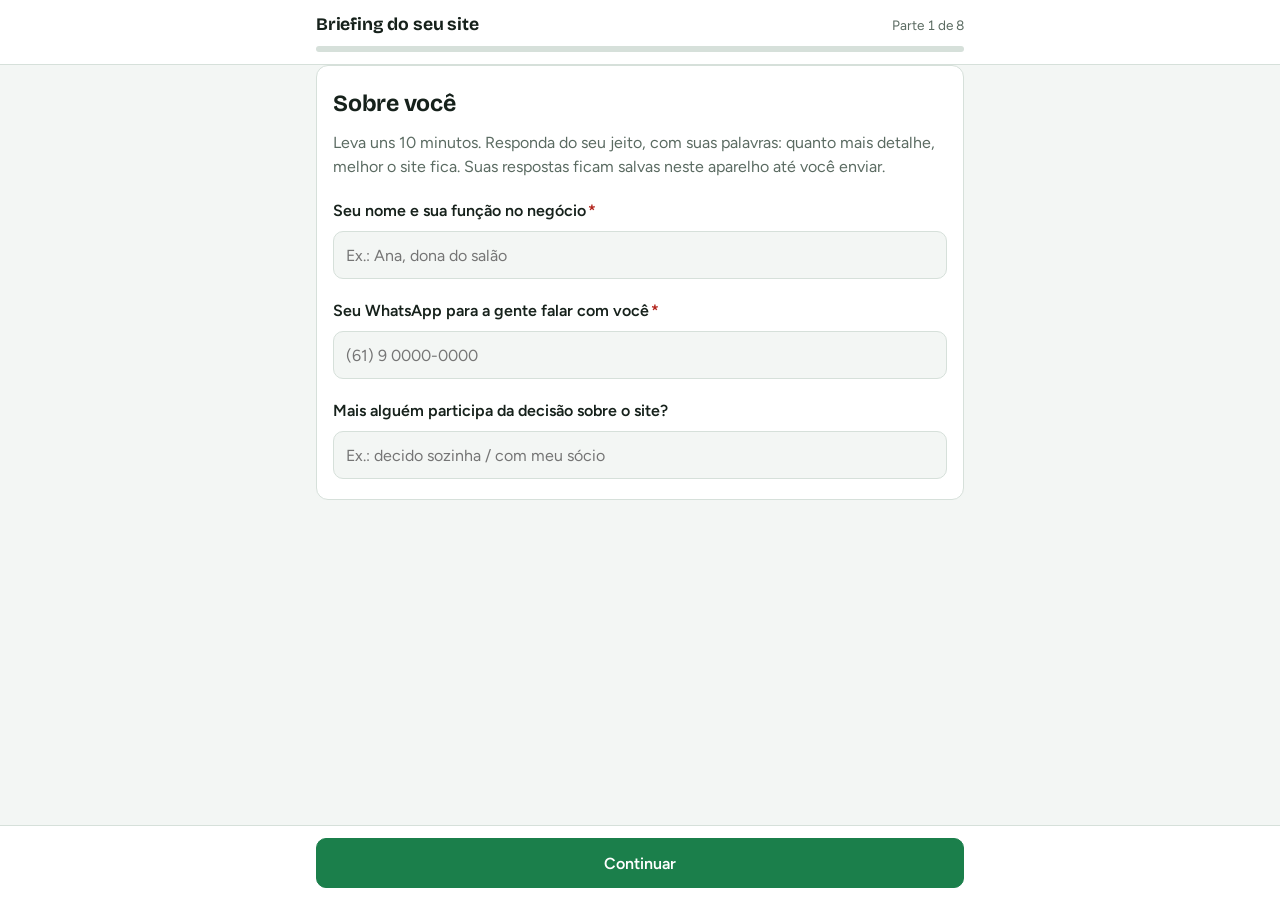
==== index.html @ 5781724d "Formulário de briefing para clientes + painel de respostas" ====
<!doctype html>
<html lang="pt-BR">
<head>
<meta charset="utf-8">
<meta name="viewport" content="width=device-width, initial-scale=1, viewport-fit=cover">
<title>Briefing do seu site</title>
<meta name="description" content="Conte sobre o seu negócio para a gente montar o seu site.">
<meta name="robots" content="noindex">
<link rel="preconnect" href="https://fonts.googleapis.com">
<link rel="preconnect" href="https://fonts.gstatic.com" crossorigin>
<link rel="stylesheet" href="https://fonts.googleapis.com/css2?family=Bricolage+Grotesque:opsz,wght@12..96,600;12..96,700&family=Figtree:wght@400;500;600;700&display=swap">
<link rel="stylesheet" href="estilo.css">
<link rel="icon" href="data:image/svg+xml,%3Csvg xmlns='http://www.w3.org/2000/svg' viewBox='0 0 32 32'%3E%3Crect width='32' height='32' rx='8' fill='%231b7f4b'/%3E%3Cpath d='M9 16.5l4.5 4.5L23 11.5' stroke='white' stroke-width='3' fill='none' stroke-linecap='round' stroke-linejoin='round'/%3E%3C/svg%3E">
</head>
<body>
<header class="top">
  <div class="wrap">
    <div class="top-row">
      <h1>Briefing do seu site</h1>
      <span class="passo" id="passo"></span>
    </div>
    <div class="barra" aria-hidden="true"><i id="barra"></i></div>
  </div>
</header>

<main class="wrap">
  <form id="form" novalidate autocomplete="on">
    <div class="honey" aria-hidden="true"><label>Não preencha <input type="text" id="site_url" tabindex="-1" autocomplete="off"></label></div>
    <div id="etapas"></div>

    <div class="card" id="etapa-revisao" hidden>
      <h2>Confira e envie</h2>
      <p class="intro">Dá uma olhada geral. Se quiser mudar alguma coisa, toque em "Editar".</p>
      <div class="revisao" id="revisao"></div>
      <div class="nota" id="erro-envio" role="alert" hidden></div>
    </div>

    <div class="card" id="etapa-ok" hidden>
      <div class="ok-icone" aria-hidden="true"><svg width="32" height="32" viewBox="0 0 24 24" fill="none" stroke="currentColor" stroke-width="2.5" stroke-linecap="round" stroke-linejoin="round"><path d="M5 12.5l4.5 4.5L19 7.5"/></svg></div>
      <h2>Recebemos, obrigado!</h2>
      <p id="ok-txt">Suas respostas chegaram. A gente analisa e te chama no WhatsApp com a proposta do site.</p>
    </div>
  </form>
</main>

<div class="acoes" id="acoes">
  <div class="wrap">
    <button class="btn" id="voltar" type="button">Voltar</button>
    <button class="btn primary" id="avancar" type="button">Continuar</button>
  </div>
</div>

<script src="perguntas.js"></script>
<script src="config.js"></script>
<script>
const LS = "briefing-cliente-rascunho";
const $ = (s) => document.querySelector(s);
const lsGet = (k) => { try { return localStorage.getItem(k); } catch { return null; } };
const lsSet = (k, v) => { try { localStorage.setItem(k, v); } catch {} };
const lsDel = (k) => { try { localStorage.removeItem(k); } catch {} };
const novoId = () => "r-" + Date.now().toString(36) + Math.random().toString(36).slice(2, 8);

const params = new URLSearchParams(location.search);
let estado = null;
try { estado = JSON.parse(lsGet(LS) || "null"); } catch {}
if (!estado || !estado.campos) estado = { id: novoId(), campos: {}, etapa: 0 };
const refUrl = (params.get("ref") || "").trim().slice(0, 40);
if (refUrl) estado.ref = refUrl;
const nomeUrl = (params.get("negocio") || "").trim().slice(0, 120);
if (nomeUrl && vazio(estado.campos["negocio.nome"])) estado.campos["negocio.nome"] = nomeUrl;

const TOTAL = SECOES.length; // etapas de perguntas; TOTAL = revisão; TOTAL+1 = enviado
const ctlId = (fid) => "f-" + fid.replace(/[^a-z0-9_]/gi, "-");
let timer = null;
function guardar() { clearTimeout(timer); timer = setTimeout(() => lsSet(LS, JSON.stringify(estado)), 300); }
function definir(fid, v) { estado.campos[fid] = v; guardar(); }

/* ---------- montar etapas ---------- */
function montar() {
  const box = $("#etapas");
  SECOES.forEach((s, i) => {
    const sec = document.createElement("section");
    sec.className = "card"; sec.id = "etapa-" + i; sec.hidden = true;
    const h = document.createElement("h2"); h.textContent = s.titulo; sec.appendChild(h);
    if (s.intro) { const p = document.createElement("p"); p.className = "intro"; p.textContent = s.intro; sec.appendChild(p); }
    s.campos.forEach((c) => sec.appendChild(campo(c)));
    box.appendChild(sec);
  });
}

function campo(c) {
  const q = document.createElement("div");
  q.className = "q"; q.dataset.q = c.id;
  const id = ctlId(c.id);
  const req = c.obrig ? `<span class="req" aria-hidden="true">*</span>` : "";
  if (c.tipo === "um" || c.tipo === "varios") {
    q.innerHTML = `<div class="lbl" id="${id}-l"></div><div class="opts" role="group" aria-labelledby="${id}-l"></div>`;
    q.querySelector(".lbl").append(c.rotulo); q.querySelector(".lbl").insertAdjacentHTML("beforeend", req);
    const opts = q.querySelector(".opts");
    c.opcoes.forEach((o, k) => {
      const l = document.createElement("label"); l.className = "opt";
      const inp = document.createElement("input");
      inp.type = "checkbox"; inp.id = `${id}-${k}`; inp.value = o; inp.dataset.fid = c.id;
      const sp = document.createElement("span"); sp.textContent = o;
      l.append(inp, sp); opts.appendChild(l);
      inp.addEventListener("change", () => {
        if (c.tipo === "um" && inp.checked) opts.querySelectorAll("input").forEach((x) => { if (x !== inp) x.checked = false; });
        const m = [...opts.querySelectorAll("input:checked")].map((x) => x.value);
        definir(c.id, c.tipo === "um" ? (m[0] || "") : m);
        limparErro(q);
        if (c.id === "negocio.ramo") atualizarRamo();
      });
    });
    if (c.id === "negocio.ramo") {
      const outro = document.createElement("input");
      outro.type = "text"; outro.id = "f-ramo-outro"; outro.dataset.fid = "negocio.ramo_outro";
      outro.placeholder = "Qual ramo?"; outro.setAttribute("aria-label", "Qual ramo?");
      outro.addEventListener("input", () => definir("negocio.ramo_outro", outro.value));
      q.appendChild(outro);
    }
  } else {
    const tag = c.tipo === "area" ? "textarea" : "input";
    q.innerHTML = `<label for="${id}"></label>` + (tag === "input" ? `<input id="${id}" type="${c.tipo === "tel" ? "tel" : "text"}">` : `<textarea id="${id}"></textarea>`);
    q.querySelector("label").append(c.rotulo); q.querySelector("label").insertAdjacentHTML("beforeend", req);
    const el = q.querySelector(tag);
    if (c.ph) el.placeholder = c.ph;
    if (c.tipo === "tel") el.autocomplete = "tel";
    el.dataset.fid = c.id;
    el.addEventListener("input", () => { definir(c.id, el.value); limparErro(q); });
  }
  if (c.ramo) { const b = document.createElement("div"); b.className = "ramo-box"; b.id = "ramo-box"; q.insertBefore(b, q.children[1]); }
  if (c.dica) { const d = document.createElement("div"); d.className = "hint"; d.textContent = c.dica; q.appendChild(d); }
  return q;
}

function atualizarRamo() {
  const r = estado.campos["negocio.ramo"];
  const outro = $("#f-ramo-outro"); if (outro) outro.hidden = r !== "Outro";
  const box = $("#ramo-box"); const q = box && box.closest(".q");
  if (!q) return;
  q.hidden = !RAMO[r];
  box.textContent = RAMO[r] ? RAMO[r] : "";
}

function preencher() {
  document.querySelectorAll("[data-fid]").forEach((el) => {
    const v = estado.campos[el.dataset.fid];
    if (el.type === "checkbox") el.checked = Array.isArray(v) ? v.includes(el.value) : v === el.value;
    else el.value = v || "";
  });
  atualizarRamo();
}

/* ---------- validação ---------- */
function limparErro(q) { q.classList.remove("invalido"); const e = q.querySelector(".erro-msg"); if (e) e.remove(); }
function validar(i) {
  let primeiro = null;
  SECOES[i].campos.forEach((c) => {
    const q = document.querySelector(`[data-q="${c.id}"]`);
    limparErro(q);
    let falta = c.obrig && vazio(typeof estado.campos[c.id] === "string" ? estado.campos[c.id].trim() : estado.campos[c.id]);
    if (!falta && c.tipo === "tel" && c.obrig && String(estado.campos[c.id]).replace(/\D/g, "").length < 10) falta = "Confira o número com DDD.";
    if (falta) {
      q.classList.add("invalido");
      const m = document.createElement("div"); m.className = "erro-msg";
      m.textContent = typeof falta === "string" ? falta : "Essa é obrigatória.";
      q.appendChild(m);
      if (!primeiro) primeiro = q;
    }
  });
  if (primeiro) { primeiro.scrollIntoView({ block: "center" }); const f = primeiro.querySelector("input,textarea"); if (f) f.focus({ preventScroll: true }); }
  return !primeiro;
}

/* ---------- navegação ---------- */
function ir(n) {
  estado.etapa = n;
  if (n <= TOTAL) guardar();
  for (let i = 0; i < TOTAL; i++) $("#etapa-" + i).hidden = i !== n;
  $("#etapa-revisao").hidden = n !== TOTAL;
  $("#etapa-ok").hidden = n !== TOTAL + 1;
  $("#acoes").hidden = n === TOTAL + 1;
  $("#voltar").hidden = n === 0;
  $("#avancar").textContent = n === TOTAL ? "Enviar respostas" : n === TOTAL - 1 ? "Revisar" : "Continuar";
  $("#passo").textContent = n < TOTAL ? `Parte ${n + 1} de ${TOTAL}` : n === TOTAL ? "Revisão" : "Enviado";
  $("#barra").style.width = Math.min(100, Math.round((n / TOTAL) * 100)) + "%";
  if (n === TOTAL) montarRevisao();
  window.scrollTo(0, 0);
}

function montarRevisao() {
  const box = $("#revisao"); box.innerHTML = "";
  SECOES.forEach((s, i) => {
    const sec = document.createElement("section");
    const h = document.createElement("h3"); h.textContent = s.titulo;
    const b = document.createElement("button"); b.type = "button"; b.className = "link"; b.textContent = "Editar";
    b.addEventListener("click", () => ir(i)); h.appendChild(b);
    const dl = document.createElement("dl");
    s.campos.forEach((c) => {
      let v = estado.campos[c.id];
      if (c.id === "negocio.ramo" && v === "Outro" && estado.campos["negocio.ramo_outro"]) v = "Outro: " + estado.campos["negocio.ramo_outro"];
      if (vazio(v)) return;
      const dt = document.createElement("dt"); dt.textContent = c.rotulo;
      const dd = document.createElement("dd"); dd.textContent = Array.isArray(v) ? v.join(", ") : v;
      dl.append(dt, dd);
    });
    if (!dl.children.length) { const p = document.createElement("dd"); p.textContent = "Nada preenchido."; p.style.color = "var(--muted)"; dl.appendChild(p); }
    sec.append(h, dl); box.appendChild(sec);
  });
}

/* ---------- envio ---------- */
async function enviar() {
  const btn = $("#avancar"); const erro = $("#erro-envio");
  erro.hidden = true;
  if ($("#site_url").value) { ir(TOTAL + 1); return; } // robô
  btn.disabled = true; btn.textContent = "Enviando…";
  const data = new Date().toLocaleDateString("pt-BR");
  const corpo = {
    id: estado.id, ref: estado.ref || "", enviadoEm: new Date().toISOString(),
    campos: estado.campos, md: gerarMd(estado.campos, { data, ref: estado.ref }),
  };
  try {
    const r = await fetch(ENDPOINT, { method: "POST", headers: { "Content-Type": "text/plain;charset=utf-8" }, body: JSON.stringify(corpo) });
    const j = await r.json();
    if (!j.ok) throw new Error(j.erro || "falhou");
    clearTimeout(timer); lsDel(LS);
    const nome = (estado.campos["briefing.respondente"] || "").split(/[ ,]/)[0];
    if (nome) $("#ok-txt").textContent = `Valeu, ${nome}! Suas respostas chegaram. A gente analisa e te chama no WhatsApp com a proposta do site.`;
    ir(TOTAL + 1);
  } catch (e) {
    erro.hidden = false;
    erro.textContent = "Não conseguimos enviar agora. Confira a internet e toque em \"Enviar respostas\" de novo. Suas respostas continuam salvas neste aparelho.";
    btn.disabled = false; btn.textContent = "Enviar respostas";
  }
}

$("#avancar").addEventListener("click", () => {
  const n = estado.etapa;
  if (n < TOTAL) { if (validar(n)) ir(n + 1); }
  else if (n === TOTAL) {
    for (let i = 0; i < TOTAL; i++) if (!validar(i)) { ir(i); validar(i); return; }
    enviar();
  }
});
$("#voltar").addEventListener("click", () => ir(Math.max(0, estado.etapa - 1)));

montar(); preencher();
ir(Math.min(estado.etapa || 0, TOTAL));
</script>
</body>
</html>
---- estilo.css ----
:root {
  --bg: #f3f6f4; --surface: #ffffff; --ink: #16211b; --muted: #5b6b62; --line: #d6e0da;
  --accent: #1b7f4b; --accent-ink: #ffffff; --accent-soft: #e3f2e9; --warn-soft: #fff3e0; --danger: #b3261e;
  --font-display: "Bricolage Grotesque", "Segoe UI", system-ui, sans-serif;
  --font-body: "Figtree", "Segoe UI", system-ui, sans-serif;
  --radius: 12px; color-scheme: light;
}
@media (prefers-color-scheme: dark) {
  :root:not([data-theme="light"]) {
    --bg: #0f1512; --surface: #18211c; --ink: #e6efe9; --muted: #9db0a5; --line: #2b3832;
    --accent: #4cc283; --accent-ink: #08130d; --accent-soft: #1c3427; --warn-soft: #33270f; --danger: #ff8a80; color-scheme: dark;
  }
}
:root[data-theme="dark"] {
  --bg: #0f1512; --surface: #18211c; --ink: #e6efe9; --muted: #9db0a5; --line: #2b3832;
  --accent: #4cc283; --accent-ink: #08130d; --accent-soft: #1c3427; --warn-soft: #33270f; --danger: #ff8a80; color-scheme: dark;
}
* { box-sizing: border-box; }
html, body { margin: 0; }
body { background: var(--bg); color: var(--ink); font: 16px/1.5 var(--font-body); -webkit-text-size-adjust: 100%; }
.wrap { max-width: 680px; margin: 0 auto; padding: 0 16px; }
h1, h2 { font-family: var(--font-display); letter-spacing: -0.01em; text-wrap: balance; margin: 0; }
[hidden] { display: none !important; }

header.top { position: sticky; top: 0; z-index: 5; background: var(--surface); border-bottom: 1px solid var(--line); }
.top-row { display: flex; align-items: center; justify-content: space-between; gap: 12px; padding: 12px 0 8px; }
.top-row h1 { font-size: 1.1rem; }
.passo { font-size: 0.85rem; color: var(--muted); font-variant-numeric: tabular-nums; white-space: nowrap; }
.barra { height: 6px; background: var(--line); border-radius: 99px; overflow: hidden; margin-bottom: 12px; }
.barra > i { display: block; height: 100%; width: 0; background: var(--accent); border-radius: 99px; transition: width .3s; }

main { padding: 20px 0 140px; }
.card { background: var(--surface); border: 1px solid var(--line); border-radius: var(--radius); padding: 20px 16px; display: grid; gap: 20px; }
.card h2 { font-size: 1.45rem; }
.intro { color: var(--muted); margin: -10px 0 0; }

.q { display: grid; gap: 8px; }
.q > label, .q > .lbl { font-weight: 600; }
.req { color: var(--danger); font-weight: 700; margin-left: 2px; }
.hint { color: var(--muted); font-size: 0.86rem; }
.erro-msg { color: var(--danger); font-size: 0.86rem; font-weight: 600; }
.q.invalido input, .q.invalido textarea, .q.invalido .opts { outline: 2px solid var(--danger); outline-offset: 3px; border-radius: 8px; }

input[type="text"], input[type="tel"], input[type="password"], textarea, select {
  width: 100%; font: 400 1rem var(--font-body); color: var(--ink); background: var(--bg);
  border: 1px solid var(--line); border-radius: 10px; padding: 12px; min-height: 48px;
}
textarea { min-height: 110px; resize: vertical; }
:focus-visible { outline: 2px solid var(--accent); outline-offset: 2px; }

.opts { display: flex; flex-wrap: wrap; gap: 8px; }
.opt { position: relative; }
.opt input { position: absolute; opacity: 0; inset: 0; margin: 0; cursor: pointer; }
.opt span {
  display: inline-flex; align-items: center; min-height: 44px; padding: 8px 16px; border-radius: 999px;
  border: 1px solid var(--line); background: var(--bg); cursor: pointer; user-select: none;
}
.opt input:checked + span { background: var(--accent); color: var(--accent-ink); border-color: var(--accent); font-weight: 600; }
.opt input:focus-visible + span { outline: 2px solid var(--accent); outline-offset: 2px; }
.ramo-box { background: var(--accent-soft); border-radius: 10px; padding: 12px; font-size: 0.92rem; }

.acoes { position: fixed; left: 0; right: 0; bottom: 0; background: var(--surface); border-top: 1px solid var(--line); padding: 12px 0 calc(12px + env(safe-area-inset-bottom, 0px)); }
.acoes .wrap { display: flex; gap: 10px; }
.btn {
  font: 600 1rem var(--font-body); min-height: 50px; padding: 12px 18px; border-radius: 10px; cursor: pointer;
  border: 1px solid var(--line); background: var(--surface); color: var(--ink); text-decoration: none;
  display: inline-flex; align-items: center; justify-content: center; gap: 8px;
}
.btn.primary { background: var(--accent); color: var(--accent-ink); border-color: var(--accent); flex: 1; }
.btn:disabled { opacity: .55; cursor: default; }
.btn.sm { min-height: 40px; padding: 8px 12px; font-size: .9rem; }

.revisao { display: grid; gap: 14px; }
.revisao section { border-top: 1px solid var(--line); padding-top: 12px; }
.revisao h3 { margin: 0 0 6px; font-size: 1rem; display: flex; justify-content: space-between; align-items: center; gap: 8px; }
.revisao dl { margin: 0; display: grid; gap: 6px; font-size: .92rem; }
.revisao dt { color: var(--muted); }
.revisao dd { margin: 0 0 4px; white-space: pre-wrap; word-break: break-word; }
.link { background: none; border: 0; color: var(--accent); font: 600 .9rem var(--font-body); cursor: pointer; padding: 6px; }
.nota { background: var(--warn-soft); border-radius: 10px; padding: 12px; font-size: .92rem; }
.ok-icone { width: 64px; height: 64px; border-radius: 50%; background: var(--accent-soft); color: var(--accent); display: grid; place-items: center; }
.honey { position: absolute; left: -9999px; width: 1px; height: 1px; overflow: hidden; }
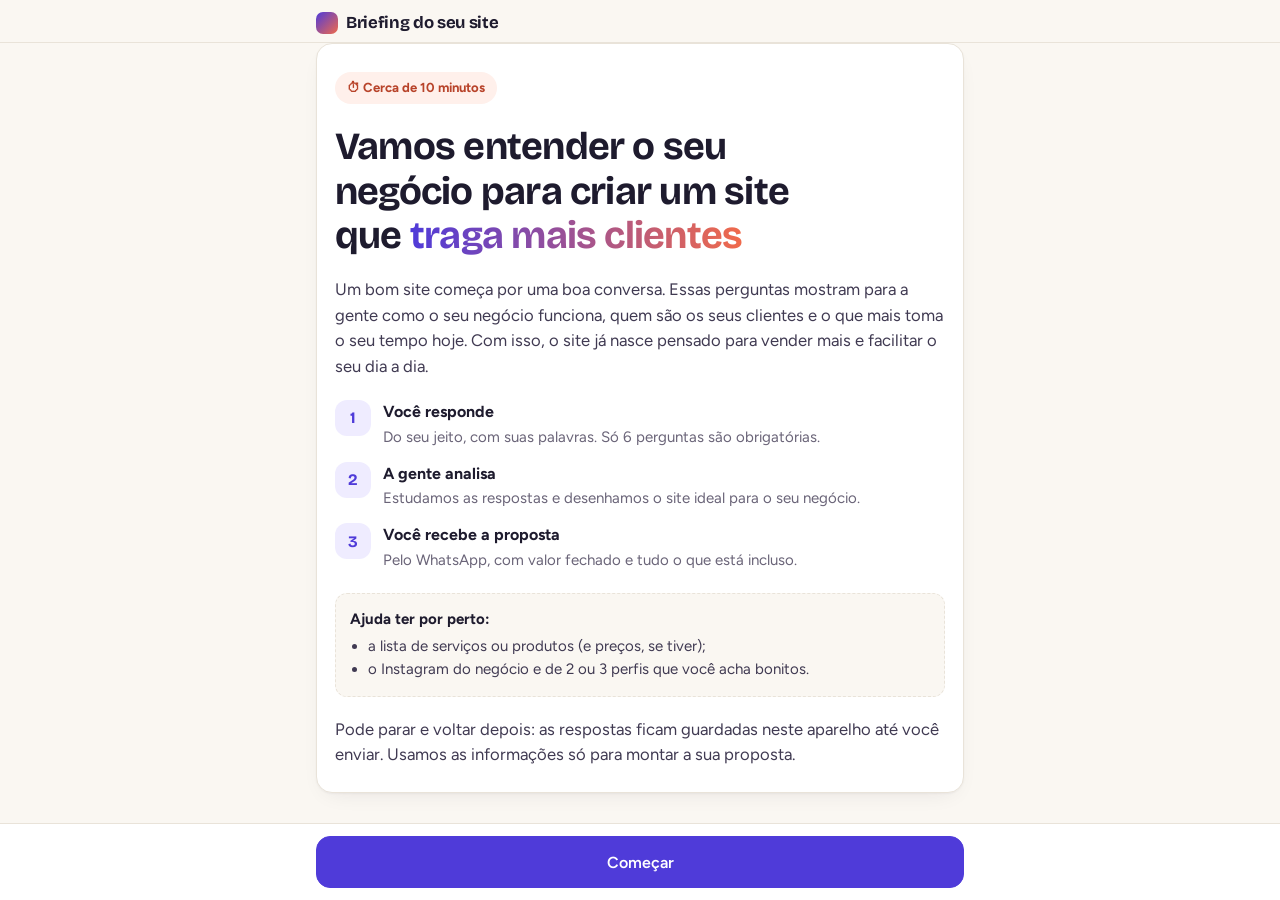
==== commit 0c24d9f2: "Nova paleta, tela de boas-vindas, validação rígida e perguntas extras Co-Authored-By: Claude Opus 5." ====
--- a/index.html
+++ b/index.html
@@ -4,39 +4,65 @@
 <meta charset="utf-8">
 <meta name="viewport" content="width=device-width, initial-scale=1, viewport-fit=cover">
 <title>Briefing do seu site</title>
-<meta name="description" content="Conte sobre o seu negócio para a gente montar o seu site.">
+<meta name="description" content="Conte sobre o seu negócio para a gente montar um site que traga mais clientes.">
+<meta name="theme-color" content="#faf7f2">
 <meta name="robots" content="noindex">
+<meta property="og:title" content="Briefing do seu site">
+<meta property="og:description" content="Uns 10 minutinhos para a gente entender o seu negócio e montar a proposta do seu site.">
 <link rel="preconnect" href="https://fonts.googleapis.com">
 <link rel="preconnect" href="https://fonts.gstatic.com" crossorigin>
-<link rel="stylesheet" href="https://fonts.googleapis.com/css2?family=Bricolage+Grotesque:opsz,wght@12..96,600;12..96,700&family=Figtree:wght@400;500;600;700&display=swap">
+<link rel="stylesheet" href="https://fonts.googleapis.com/css2?family=Bricolage+Grotesque:opsz,wght@12..96,600;12..96,700;12..96,800&family=Figtree:wght@400;500;600;700&display=swap">
 <link rel="stylesheet" href="estilo.css">
-<link rel="icon" href="data:image/svg+xml,%3Csvg xmlns='http://www.w3.org/2000/svg' viewBox='0 0 32 32'%3E%3Crect width='32' height='32' rx='8' fill='%231b7f4b'/%3E%3Cpath d='M9 16.5l4.5 4.5L23 11.5' stroke='white' stroke-width='3' fill='none' stroke-linecap='round' stroke-linejoin='round'/%3E%3C/svg%3E">
+<link rel="icon" href="data:image/svg+xml,%3Csvg xmlns='http://www.w3.org/2000/svg' viewBox='0 0 32 32'%3E%3Cdefs%3E%3ClinearGradient id='g' x1='0' y1='0' x2='1' y2='1'%3E%3Cstop offset='0' stop-color='%234f3bd9'/%3E%3Cstop offset='1' stop-color='%23f06a4b'/%3E%3C/linearGradient%3E%3C/defs%3E%3Crect width='32' height='32' rx='9' fill='url(%23g)'/%3E%3Cpath d='M9 16.5l4.5 4.5L23 11.5' stroke='white' stroke-width='3' fill='none' stroke-linecap='round' stroke-linejoin='round'/%3E%3C/svg%3E">
 </head>
 <body>
 <header class="top">
   <div class="wrap">
     <div class="top-row">
-      <h1>Briefing do seu site</h1>
+      <h1><span class="marca" aria-hidden="true"></span>Briefing do seu site</h1>
       <span class="passo" id="passo"></span>
     </div>
-    <div class="barra" aria-hidden="true"><i id="barra"></i></div>
+    <div class="barra" id="barra-box" aria-hidden="true"><i id="barra"></i></div>
   </div>
 </header>
 
 <main class="wrap">
   <form id="form" novalidate autocomplete="on">
     <div class="honey" aria-hidden="true"><label>Não preencha <input type="text" id="site_url" tabindex="-1" autocomplete="off"></label></div>
+
+    <section class="card boas-vindas" id="etapa-inicio" hidden>
+      <span class="selo">⏱ Cerca de 10 minutos</span>
+      <h2>Vamos entender o seu negócio para criar um site que <em>traga mais clientes</em></h2>
+      <p>Um bom site começa por uma boa conversa. Essas perguntas mostram para a gente como o seu negócio funciona, quem são os seus clientes e o que mais toma o seu tempo hoje. Com isso, o site já nasce pensado para vender mais e facilitar o seu dia a dia.</p>
+      <ol class="passos">
+        <li><span class="num">1</span><div><b>Você responde</b><span>Do seu jeito, com suas palavras. Só 6 perguntas são obrigatórias.</span></div></li>
+        <li><span class="num">2</span><div><b>A gente analisa</b><span>Estudamos as respostas e desenhamos o site ideal para o seu negócio.</span></div></li>
+        <li><span class="num">3</span><div><b>Você recebe a proposta</b><span>Pelo WhatsApp, com valor fechado e tudo o que está incluso.</span></div></li>
+      </ol>
+      <div class="dicas">
+        <b>Ajuda ter por perto:</b>
+        <ul>
+          <li>a lista de serviços ou produtos (e preços, se tiver);</li>
+          <li>o Instagram do negócio e de 2 ou 3 perfis que você acha bonitos.</li>
+        </ul>
+      </div>
+      <p class="privacidade">Pode parar e voltar depois: as respostas ficam guardadas neste aparelho até você enviar. Usamos as informações só para montar a sua proposta.</p>
+    </section>
+
     <div id="etapas"></div>
 
     <div class="card" id="etapa-revisao" hidden>
       <h2>Confira e envie</h2>
       <p class="intro">Dá uma olhada geral. Se quiser mudar alguma coisa, toque em "Editar".</p>
       <div class="revisao" id="revisao"></div>
+      <div class="q" data-q="consentimento">
+        <label class="check"><input type="checkbox" id="consentimento"><span>Autorizo o uso destas informações para elaborar a proposta do meu site e para entrarem em contato comigo pelo WhatsApp.</span></label>
+      </div>
       <div class="nota" id="erro-envio" role="alert" hidden></div>
     </div>
 
     <div class="card" id="etapa-ok" hidden>
-      <div class="ok-icone" aria-hidden="true"><svg width="32" height="32" viewBox="0 0 24 24" fill="none" stroke="currentColor" stroke-width="2.5" stroke-linecap="round" stroke-linejoin="round"><path d="M5 12.5l4.5 4.5L19 7.5"/></svg></div>
+      <div class="ok-icone" aria-hidden="true"><svg width="34" height="34" viewBox="0 0 24 24" fill="none" stroke="currentColor" stroke-width="2.5" stroke-linecap="round" stroke-linejoin="round"><path d="M5 12.5l4.5 4.5L19 7.5"/></svg></div>
       <h2>Recebemos, obrigado!</h2>
       <p id="ok-txt">Suas respostas chegaram. A gente analisa e te chama no WhatsApp com a proposta do site.</p>
     </div>
@@ -60,20 +86,35 @@
 const lsDel = (k) => { try { localStorage.removeItem(k); } catch {} };
 const novoId = () => "r-" + Date.now().toString(36) + Math.random().toString(36).slice(2, 8);
 
+const INICIO = -1, TOTAL = SECOES.length, REVISAO = TOTAL, OK = TOTAL + 1;
 const params = new URLSearchParams(location.search);
 let estado = null;
 try { estado = JSON.parse(lsGet(LS) || "null"); } catch {}
-if (!estado || !estado.campos) estado = { id: novoId(), campos: {}, etapa: 0 };
+if (!estado || !estado.campos) estado = { id: novoId(), campos: {}, etapa: INICIO };
 const refUrl = (params.get("ref") || "").trim().slice(0, 40);
 if (refUrl) estado.ref = refUrl;
 const nomeUrl = (params.get("negocio") || "").trim().slice(0, 120);
 if (nomeUrl && vazio(estado.campos["negocio.nome"])) estado.campos["negocio.nome"] = nomeUrl;
-
-const TOTAL = SECOES.length; // etapas de perguntas; TOTAL = revisão; TOTAL+1 = enviado
+const temRascunho = Object.keys(estado.campos).some((k) => !vazio(estado.campos[k]) && k !== "negocio.nome");
+
 const ctlId = (fid) => "f-" + fid.replace(/[^a-z0-9_]/gi, "-");
-let timer = null;
+const campoPorId = {};
+SECOES.forEach((s) => s.campos.forEach((c) => { campoPorId[c.id] = c; }));
+let timer = null, armado = false;
 function guardar() { clearTimeout(timer); timer = setTimeout(() => lsSet(LS, JSON.stringify(estado)), 300); }
 function definir(fid, v) { estado.campos[fid] = v; guardar(); }
+
+/* Máscara de telefone: (61) 9 1234-5678 */
+function mascara(v) {
+  let d = String(v).replace(/\D/g, "");
+  if (d.length >= 12 && d.startsWith("55")) d = d.slice(2);
+  d = d.slice(0, 11);
+  if (!d) return "";
+  if (d.length <= 2) return "(" + d;
+  const ddd = "(" + d.slice(0, 2) + ") ", r = d.slice(2);
+  if (d.length === 11) return ddd + r[0] + " " + r.slice(1, 5) + "-" + r.slice(5);
+  return r.length > 4 ? ddd + r.slice(0, 4) + "-" + r.slice(4) : ddd + r;
+}
 
 /* ---------- montar etapas ---------- */
 function montar() {
@@ -108,14 +149,14 @@
         const m = [...opts.querySelectorAll("input:checked")].map((x) => x.value);
         definir(c.id, c.tipo === "um" ? (m[0] || "") : m);
         limparErro(q);
-        if (c.id === "negocio.ramo") atualizarRamo();
+        atualizarCondicionais();
       });
     });
     if (c.id === "negocio.ramo") {
       const outro = document.createElement("input");
-      outro.type = "text"; outro.id = "f-ramo-outro"; outro.dataset.fid = "negocio.ramo_outro";
+      outro.type = "text"; outro.id = "f-ramo-outro"; outro.dataset.fid = "negocio.ramo_outro"; outro.maxLength = 80;
       outro.placeholder = "Qual ramo?"; outro.setAttribute("aria-label", "Qual ramo?");
-      outro.addEventListener("input", () => definir("negocio.ramo_outro", outro.value));
+      outro.addEventListener("input", () => { definir("negocio.ramo_outro", outro.value); limparErro(q); });
       q.appendChild(outro);
     }
   } else {
@@ -124,22 +165,29 @@
     q.querySelector("label").append(c.rotulo); q.querySelector("label").insertAdjacentHTML("beforeend", req);
     const el = q.querySelector(tag);
     if (c.ph) el.placeholder = c.ph;
-    if (c.tipo === "tel") el.autocomplete = "tel";
+    el.maxLength = tag === "textarea" ? 3000 : c.tipo === "tel" ? 16 : 200;
+    if (c.tipo === "tel") { el.autocomplete = "tel-national"; el.inputMode = "tel"; }
+    if (c.tipo === "insta") { el.autocapitalize = "off"; el.spellcheck = false; }
+    if (c.id === "briefing.respondente") el.autocomplete = "name";
     el.dataset.fid = c.id;
-    el.addEventListener("input", () => { definir(c.id, el.value); limparErro(q); });
+    el.addEventListener("input", () => {
+      if (c.tipo === "tel") el.value = mascara(el.value);
+      definir(c.id, el.value); limparErro(q);
+    });
+    el.addEventListener("blur", () => { if (!vazio(el.value)) mostrarErro(q, erroCampo(c, el.value)); });
   }
   if (c.ramo) { const b = document.createElement("div"); b.className = "ramo-box"; b.id = "ramo-box"; q.insertBefore(b, q.children[1]); }
   if (c.dica) { const d = document.createElement("div"); d.className = "hint"; d.textContent = c.dica; q.appendChild(d); }
   return q;
 }
 
-function atualizarRamo() {
+function atualizarCondicionais() {
   const r = estado.campos["negocio.ramo"];
   const outro = $("#f-ramo-outro"); if (outro) outro.hidden = r !== "Outro";
-  const box = $("#ramo-box"); const q = box && box.closest(".q");
-  if (!q) return;
-  q.hidden = !RAMO[r];
-  box.textContent = RAMO[r] ? RAMO[r] : "";
+  $("#ramo-box").textContent = RAMO[r] || "";
+  SECOES.forEach((s) => s.campos.forEach((c) => {
+    if (c.se || c.ramo) document.querySelector(`[data-q="${c.id}"]`).hidden = !visivel(c, estado.campos);
+  }));
 }
 
 function preencher() {
@@ -148,45 +196,55 @@
     if (el.type === "checkbox") el.checked = Array.isArray(v) ? v.includes(el.value) : v === el.value;
     else el.value = v || "";
   });
-  atualizarRamo();
+  atualizarCondicionais();
 }
 
 /* ---------- validação ---------- */
 function limparErro(q) { q.classList.remove("invalido"); const e = q.querySelector(".erro-msg"); if (e) e.remove(); }
+function mostrarErro(q, msg) {
+  limparErro(q);
+  if (!msg) return false;
+  q.classList.add("invalido");
+  const m = document.createElement("div"); m.className = "erro-msg"; m.textContent = msg; q.appendChild(m);
+  return true;
+}
+function focar(q) { q.scrollIntoView({ block: "center" }); const f = q.querySelector("input:not([type=checkbox]),textarea") || q.querySelector("input"); if (f) f.focus({ preventScroll: true }); }
+
 function validar(i) {
   let primeiro = null;
   SECOES[i].campos.forEach((c) => {
+    if (!visivel(c, estado.campos)) return;
     const q = document.querySelector(`[data-q="${c.id}"]`);
-    limparErro(q);
-    let falta = c.obrig && vazio(typeof estado.campos[c.id] === "string" ? estado.campos[c.id].trim() : estado.campos[c.id]);
-    if (!falta && c.tipo === "tel" && c.obrig && String(estado.campos[c.id]).replace(/\D/g, "").length < 10) falta = "Confira o número com DDD.";
-    if (falta) {
-      q.classList.add("invalido");
-      const m = document.createElement("div"); m.className = "erro-msg";
-      m.textContent = typeof falta === "string" ? falta : "Essa é obrigatória.";
-      q.appendChild(m);
-      if (!primeiro) primeiro = q;
-    }
+    let msg = erroCampo(c, estado.campos[c.id]);
+    if (!msg && c.id === "negocio.ramo" && estado.campos[c.id] === "Outro" && erroCampo({ obrig: true }, estado.campos["negocio.ramo_outro"])) msg = "Conta qual é o ramo.";
+    if (mostrarErro(q, msg) && !primeiro) primeiro = q;
   });
-  if (primeiro) { primeiro.scrollIntoView({ block: "center" }); const f = primeiro.querySelector("input,textarea"); if (f) f.focus({ preventScroll: true }); }
+  if (primeiro) focar(primeiro);
   return !primeiro;
 }
 
 /* ---------- navegação ---------- */
 function ir(n) {
   estado.etapa = n;
-  if (n <= TOTAL) guardar();
+  if (n >= 0 && n <= REVISAO) estado.ultima = n;
+  if (n !== OK) guardar();
+  armado = false;
+  $("#etapa-inicio").hidden = n !== INICIO;
   for (let i = 0; i < TOTAL; i++) $("#etapa-" + i).hidden = i !== n;
-  $("#etapa-revisao").hidden = n !== TOTAL;
-  $("#etapa-ok").hidden = n !== TOTAL + 1;
-  $("#acoes").hidden = n === TOTAL + 1;
-  $("#voltar").hidden = n === 0;
-  $("#avancar").textContent = n === TOTAL ? "Enviar respostas" : n === TOTAL - 1 ? "Revisar" : "Continuar";
-  $("#passo").textContent = n < TOTAL ? `Parte ${n + 1} de ${TOTAL}` : n === TOTAL ? "Revisão" : "Enviado";
-  $("#barra").style.width = Math.min(100, Math.round((n / TOTAL) * 100)) + "%";
-  if (n === TOTAL) montarRevisao();
+  $("#etapa-revisao").hidden = n !== REVISAO;
+  $("#etapa-ok").hidden = n !== OK;
+  $("#acoes").hidden = n === OK;
+  $("#barra-box").hidden = n === INICIO;
+  $("#voltar").hidden = n === INICIO ? !temRascunhoAgora() : false;
+  $("#voltar").textContent = n === INICIO ? "Recomeçar" : "Voltar";
+  $("#avancar").textContent = n === INICIO ? (temRascunhoAgora() ? "Continuar de onde parei" : "Começar")
+    : n === REVISAO ? "Enviar respostas" : n === TOTAL - 1 ? "Revisar" : "Continuar";
+  $("#passo").textContent = n === INICIO ? "" : n < TOTAL ? `Parte ${n + 1} de ${TOTAL}` : n === REVISAO ? "Revisão" : "Enviado";
+  $("#barra").style.width = Math.max(0, Math.min(100, Math.round((n / TOTAL) * 100))) + "%";
+  if (n === REVISAO) montarRevisao();
   window.scrollTo(0, 0);
 }
+const temRascunhoAgora = () => Object.keys(estado.campos).some((k) => !vazio(estado.campos[k]) && k !== "negocio.nome");
 
 function montarRevisao() {
   const box = $("#revisao"); box.innerHTML = "";
@@ -197,6 +255,7 @@
     b.addEventListener("click", () => ir(i)); h.appendChild(b);
     const dl = document.createElement("dl");
     s.campos.forEach((c) => {
+      if (!visivel(c, estado.campos)) return;
       let v = estado.campos[c.id];
       if (c.id === "negocio.ramo" && v === "Outro" && estado.campos["negocio.ramo_outro"]) v = "Outro: " + estado.campos["negocio.ramo_outro"];
       if (vazio(v)) return;
@@ -207,27 +266,28 @@
     if (!dl.children.length) { const p = document.createElement("dd"); p.textContent = "Nada preenchido."; p.style.color = "var(--muted)"; dl.appendChild(p); }
     sec.append(h, dl); box.appendChild(sec);
   });
+  $("#consentimento").checked = !!estado.campos.consentimento;
 }
 
 /* ---------- envio ---------- */
 async function enviar() {
   const btn = $("#avancar"); const erro = $("#erro-envio");
   erro.hidden = true;
-  if ($("#site_url").value) { ir(TOTAL + 1); return; } // robô
+  if ($("#site_url").value) { ir(OK); return; } // robô
   btn.disabled = true; btn.textContent = "Enviando…";
-  const data = new Date().toLocaleDateString("pt-BR");
   const corpo = {
     id: estado.id, ref: estado.ref || "", enviadoEm: new Date().toISOString(),
-    campos: estado.campos, md: gerarMd(estado.campos, { data, ref: estado.ref }),
+    campos: estado.campos, md: gerarMd(estado.campos, { data: new Date().toLocaleDateString("pt-BR"), ref: estado.ref }),
   };
   try {
+    if (!/^https:\/\//.test(ENDPOINT)) throw new Error("sem endpoint");
     const r = await fetch(ENDPOINT, { method: "POST", headers: { "Content-Type": "text/plain;charset=utf-8" }, body: JSON.stringify(corpo) });
     const j = await r.json();
     if (!j.ok) throw new Error(j.erro || "falhou");
     clearTimeout(timer); lsDel(LS);
-    const nome = (estado.campos["briefing.respondente"] || "").split(/[ ,]/)[0];
+    const nome = (estado.campos["briefing.respondente"] || "").trim().split(/[\s,]/)[0];
     if (nome) $("#ok-txt").textContent = `Valeu, ${nome}! Suas respostas chegaram. A gente analisa e te chama no WhatsApp com a proposta do site.`;
-    ir(TOTAL + 1);
+    ir(OK);
   } catch (e) {
     erro.hidden = false;
     erro.textContent = "Não conseguimos enviar agora. Confira a internet e toque em \"Enviar respostas\" de novo. Suas respostas continuam salvas neste aparelho.";
@@ -235,18 +295,29 @@
   }
 }
 
+$("#consentimento").addEventListener("change", (e) => { definir("consentimento", e.target.checked); limparErro(e.target.closest(".q")); });
 $("#avancar").addEventListener("click", () => {
   const n = estado.etapa;
-  if (n < TOTAL) { if (validar(n)) ir(n + 1); }
-  else if (n === TOTAL) {
+  if (n === INICIO) { ir(temRascunhoAgora() && estado.ultima != null ? estado.ultima : 0); return; }
+  if (n < TOTAL) { if (validar(n)) ir(n + 1); return; }
+  if (n === REVISAO) {
     for (let i = 0; i < TOTAL; i++) if (!validar(i)) { ir(i); validar(i); return; }
+    const q = $('[data-q="consentimento"]');
+    if (!estado.campos.consentimento) { mostrarErro(q, "Marque para a gente poder usar suas respostas."); focar(q); return; }
     enviar();
   }
 });
-$("#voltar").addEventListener("click", () => ir(Math.max(0, estado.etapa - 1)));
+$("#voltar").addEventListener("click", () => {
+  const n = estado.etapa;
+  if (n === INICIO) {
+    if (!armado) { armado = true; $("#voltar").textContent = "Apagar tudo?"; setTimeout(() => { if (armado) ir(INICIO); }, 4000); return; }
+    estado = { id: novoId(), campos: {}, etapa: INICIO, ref: estado.ref }; preencher(); ir(INICIO); return;
+  }
+  ir(n === 0 ? INICIO : n - 1);
+});
 
 montar(); preencher();
-ir(Math.min(estado.etapa || 0, TOTAL));
+ir(INICIO);
 </script>
 </body>
 </html>
--- a/estilo.css
+++ b/estilo.css
@@ -1,50 +1,74 @@
+/* Paleta clara e quente: fundo creme, tinta índigo profunda, ação em violeta, detalhe em coral. */
 :root {
-  --bg: #f3f6f4; --surface: #ffffff; --ink: #16211b; --muted: #5b6b62; --line: #d6e0da;
-  --accent: #1b7f4b; --accent-ink: #ffffff; --accent-soft: #e3f2e9; --warn-soft: #fff3e0; --danger: #b3261e;
+  --bg: #faf7f2;
+  --surface: #ffffff;
+  --ink: #1e1b2e;
+  --muted: #6a6478;
+  --line: #e9e3d9;
+  --accent: #4f3bd9;
+  --accent-hover: #4230c2;
+  --accent-ink: #ffffff;
+  --accent-soft: #efecff;
+  --coral: #f06a4b;
+  --coral-soft: #fff0eb;
+  --warn-soft: #fff4e0;
+  --danger: #c0362c;
   --font-display: "Bricolage Grotesque", "Segoe UI", system-ui, sans-serif;
   --font-body: "Figtree", "Segoe UI", system-ui, sans-serif;
-  --radius: 12px; color-scheme: light;
-}
-@media (prefers-color-scheme: dark) {
-  :root:not([data-theme="light"]) {
-    --bg: #0f1512; --surface: #18211c; --ink: #e6efe9; --muted: #9db0a5; --line: #2b3832;
-    --accent: #4cc283; --accent-ink: #08130d; --accent-soft: #1c3427; --warn-soft: #33270f; --danger: #ff8a80; color-scheme: dark;
-  }
-}
-:root[data-theme="dark"] {
-  --bg: #0f1512; --surface: #18211c; --ink: #e6efe9; --muted: #9db0a5; --line: #2b3832;
-  --accent: #4cc283; --accent-ink: #08130d; --accent-soft: #1c3427; --warn-soft: #33270f; --danger: #ff8a80; color-scheme: dark;
+  --radius: 16px;
+  --shadow: 0 1px 2px rgba(30, 27, 46, .04), 0 8px 24px -12px rgba(30, 27, 46, .12);
+  color-scheme: light;
 }
 * { box-sizing: border-box; }
 html, body { margin: 0; }
-body { background: var(--bg); color: var(--ink); font: 16px/1.5 var(--font-body); -webkit-text-size-adjust: 100%; }
+body { background: var(--bg); color: var(--ink); font: 16px/1.55 var(--font-body); -webkit-text-size-adjust: 100%; }
 .wrap { max-width: 680px; margin: 0 auto; padding: 0 16px; }
-h1, h2 { font-family: var(--font-display); letter-spacing: -0.01em; text-wrap: balance; margin: 0; }
+h1, h2 { font-family: var(--font-display); letter-spacing: -0.02em; text-wrap: balance; margin: 0; line-height: 1.15; }
 [hidden] { display: none !important; }
 
-header.top { position: sticky; top: 0; z-index: 5; background: var(--surface); border-bottom: 1px solid var(--line); }
+header.top { position: sticky; top: 0; z-index: 5; background: rgba(250, 247, 242, .92); backdrop-filter: blur(8px); -webkit-backdrop-filter: blur(8px); border-bottom: 1px solid var(--line); }
 .top-row { display: flex; align-items: center; justify-content: space-between; gap: 12px; padding: 12px 0 8px; }
-.top-row h1 { font-size: 1.1rem; }
+.top-row h1 { font-size: 1.05rem; display: flex; align-items: center; gap: 8px; }
+.marca { width: 22px; height: 22px; border-radius: 7px; background: linear-gradient(135deg, var(--accent), var(--coral)); flex: 0 0 auto; }
 .passo { font-size: 0.85rem; color: var(--muted); font-variant-numeric: tabular-nums; white-space: nowrap; }
 .barra { height: 6px; background: var(--line); border-radius: 99px; overflow: hidden; margin-bottom: 12px; }
-.barra > i { display: block; height: 100%; width: 0; background: var(--accent); border-radius: 99px; transition: width .3s; }
+.barra > i { display: block; height: 100%; width: 0; background: linear-gradient(90deg, var(--accent), var(--coral)); border-radius: 99px; transition: width .35s ease; }
 
-main { padding: 20px 0 140px; }
-.card { background: var(--surface); border: 1px solid var(--line); border-radius: var(--radius); padding: 20px 16px; display: grid; gap: 20px; }
-.card h2 { font-size: 1.45rem; }
-.intro { color: var(--muted); margin: -10px 0 0; }
+main { padding: 24px 0 140px; }
+.card { background: var(--surface); border: 1px solid var(--line); border-radius: var(--radius); padding: 24px 18px; display: grid; gap: 22px; box-shadow: var(--shadow); }
+.card h2 { font-size: 1.55rem; }
+.intro { color: var(--muted); margin: -12px 0 0; }
+
+/* Boas-vindas */
+.boas-vindas { gap: 20px; padding-top: 28px; }
+.selo { display: inline-flex; align-items: center; gap: 8px; justify-self: start; background: var(--coral-soft); color: #b8432a; font-weight: 700; font-size: .82rem; padding: 6px 12px; border-radius: 99px; }
+.boas-vindas h2 { font-size: clamp(1.8rem, 6vw, 2.4rem); }
+.boas-vindas h2 em { font-style: normal; background: linear-gradient(90deg, var(--accent), var(--coral)); -webkit-background-clip: text; background-clip: text; color: transparent; }
+.boas-vindas p { margin: 0; color: #403a52; font-size: 1.04rem; }
+.passos { list-style: none; margin: 0; padding: 0; display: grid; gap: 12px; }
+.passos li { display: grid; grid-template-columns: 36px 1fr; gap: 12px; align-items: start; }
+.passos .num { width: 36px; height: 36px; border-radius: 12px; background: var(--accent-soft); color: var(--accent); font: 700 1rem var(--font-display); display: grid; place-items: center; }
+.passos b { display: block; }
+.passos span { color: var(--muted); font-size: .94rem; }
+.dicas { background: var(--bg); border: 1px dashed var(--line); border-radius: 12px; padding: 14px; font-size: .94rem; }
+.dicas b { display: block; margin-bottom: 4px; }
+.dicas ul { margin: 0; padding-left: 18px; color: #403a52; }
+.privacidade { color: var(--muted); font-size: .84rem; }
 
 .q { display: grid; gap: 8px; }
 .q > label, .q > .lbl { font-weight: 600; }
-.req { color: var(--danger); font-weight: 700; margin-left: 2px; }
-.hint { color: var(--muted); font-size: 0.86rem; }
-.erro-msg { color: var(--danger); font-size: 0.86rem; font-weight: 600; }
-.q.invalido input, .q.invalido textarea, .q.invalido .opts { outline: 2px solid var(--danger); outline-offset: 3px; border-radius: 8px; }
+.req { color: var(--coral); font-weight: 700; margin-left: 3px; }
+.hint { color: var(--muted); font-size: 0.87rem; }
+.erro-msg { color: var(--danger); font-size: 0.87rem; font-weight: 600; }
+.q.invalido input[type="text"], .q.invalido input[type="tel"], .q.invalido textarea { border-color: var(--danger); background: #fff7f6; }
+.q.invalido .opts { outline: 2px solid var(--danger); outline-offset: 4px; border-radius: 12px; }
 
 input[type="text"], input[type="tel"], input[type="password"], textarea, select {
   width: 100%; font: 400 1rem var(--font-body); color: var(--ink); background: var(--bg);
-  border: 1px solid var(--line); border-radius: 10px; padding: 12px; min-height: 48px;
+  border: 1.5px solid var(--line); border-radius: 12px; padding: 12px 14px; min-height: 50px; transition: border-color .15s, background .15s;
 }
+input::placeholder, textarea::placeholder { color: #9a94a6; }
+input:focus, textarea:focus { border-color: var(--accent); background: var(--surface); outline: none; box-shadow: 0 0 0 4px var(--accent-soft); }
 textarea { min-height: 110px; resize: vertical; }
 :focus-visible { outline: 2px solid var(--accent); outline-offset: 2px; }
 
@@ -53,22 +77,28 @@
 .opt input { position: absolute; opacity: 0; inset: 0; margin: 0; cursor: pointer; }
 .opt span {
   display: inline-flex; align-items: center; min-height: 44px; padding: 8px 16px; border-radius: 999px;
-  border: 1px solid var(--line); background: var(--bg); cursor: pointer; user-select: none;
+  border: 1.5px solid var(--line); background: var(--surface); cursor: pointer; user-select: none; transition: background .15s, border-color .15s;
 }
+.opt span:hover { border-color: #cfc6f5; }
 .opt input:checked + span { background: var(--accent); color: var(--accent-ink); border-color: var(--accent); font-weight: 600; }
 .opt input:focus-visible + span { outline: 2px solid var(--accent); outline-offset: 2px; }
-.ramo-box { background: var(--accent-soft); border-radius: 10px; padding: 12px; font-size: 0.92rem; }
+.ramo-box { background: var(--accent-soft); color: #2f2670; border-radius: 12px; padding: 12px 14px; font-size: 0.93rem; }
 
-.acoes { position: fixed; left: 0; right: 0; bottom: 0; background: var(--surface); border-top: 1px solid var(--line); padding: 12px 0 calc(12px + env(safe-area-inset-bottom, 0px)); }
+.check { display: grid; grid-template-columns: 24px 1fr; gap: 10px; align-items: start; font-size: .94rem; cursor: pointer; }
+.check input { width: 22px; height: 22px; margin: 1px 0 0; accent-color: var(--accent); }
+
+.acoes { position: fixed; left: 0; right: 0; bottom: 0; background: rgba(255, 255, 255, .95); backdrop-filter: blur(8px); -webkit-backdrop-filter: blur(8px); border-top: 1px solid var(--line); padding: 12px 0 calc(12px + env(safe-area-inset-bottom, 0px)); }
 .acoes .wrap { display: flex; gap: 10px; }
 .btn {
-  font: 600 1rem var(--font-body); min-height: 50px; padding: 12px 18px; border-radius: 10px; cursor: pointer;
-  border: 1px solid var(--line); background: var(--surface); color: var(--ink); text-decoration: none;
-  display: inline-flex; align-items: center; justify-content: center; gap: 8px;
+  font: 600 1rem var(--font-body); min-height: 52px; padding: 12px 20px; border-radius: 14px; cursor: pointer;
+  border: 1.5px solid var(--line); background: var(--surface); color: var(--ink); text-decoration: none;
+  display: inline-flex; align-items: center; justify-content: center; gap: 8px; transition: background .15s, transform .1s;
 }
+.btn:active { transform: scale(.98); }
 .btn.primary { background: var(--accent); color: var(--accent-ink); border-color: var(--accent); flex: 1; }
+.btn.primary:hover { background: var(--accent-hover); }
 .btn:disabled { opacity: .55; cursor: default; }
-.btn.sm { min-height: 40px; padding: 8px 12px; font-size: .9rem; }
+.btn.sm { min-height: 40px; padding: 8px 12px; font-size: .9rem; border-radius: 10px; }
 
 .revisao { display: grid; gap: 14px; }
 .revisao section { border-top: 1px solid var(--line); padding-top: 12px; }
@@ -77,6 +107,6 @@
 .revisao dt { color: var(--muted); }
 .revisao dd { margin: 0 0 4px; white-space: pre-wrap; word-break: break-word; }
 .link { background: none; border: 0; color: var(--accent); font: 600 .9rem var(--font-body); cursor: pointer; padding: 6px; }
-.nota { background: var(--warn-soft); border-radius: 10px; padding: 12px; font-size: .92rem; }
-.ok-icone { width: 64px; height: 64px; border-radius: 50%; background: var(--accent-soft); color: var(--accent); display: grid; place-items: center; }
+.nota { background: var(--warn-soft); border-radius: 12px; padding: 12px 14px; font-size: .93rem; }
+.ok-icone { width: 68px; height: 68px; border-radius: 22px; background: linear-gradient(135deg, var(--accent), var(--coral)); color: #fff; display: grid; place-items: center; }
 .honey { position: absolute; left: -9999px; width: 1px; height: 1px; overflow: hidden; }
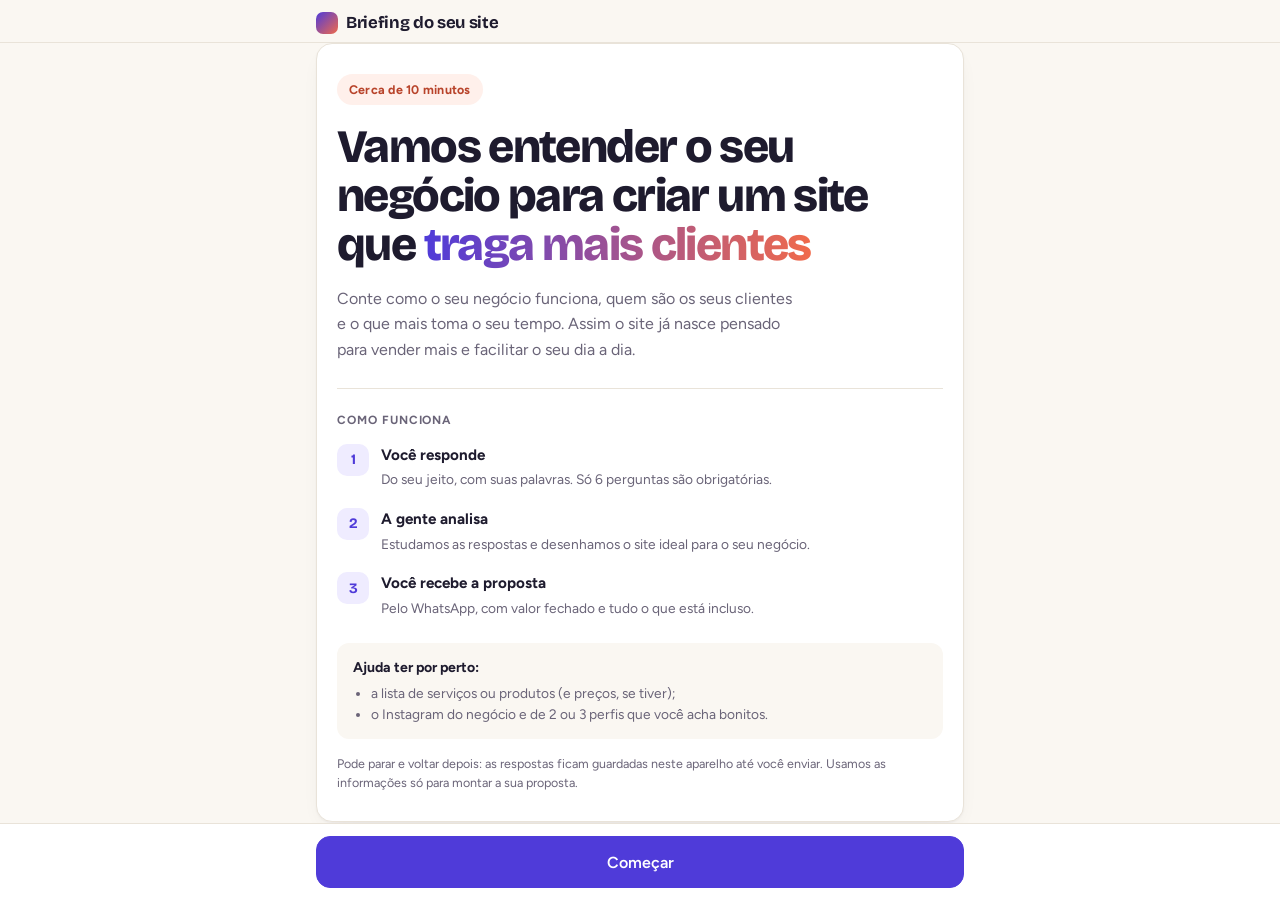
==== commit 244c97b2: "Corrige rodapé cortado no celular e melhora hierarquia dos textos Co-Authored-By: Claude Opus 5.5 <n" ====
--- a/index.html
+++ b/index.html
@@ -31,9 +31,11 @@
     <div class="honey" aria-hidden="true"><label>Não preencha <input type="text" id="site_url" tabindex="-1" autocomplete="off"></label></div>
 
     <section class="card boas-vindas" id="etapa-inicio" hidden>
-      <span class="selo">⏱ Cerca de 10 minutos</span>
+      <span class="selo">Cerca de 10 minutos</span>
       <h2>Vamos entender o seu negócio para criar um site que <em>traga mais clientes</em></h2>
-      <p>Um bom site começa por uma boa conversa. Essas perguntas mostram para a gente como o seu negócio funciona, quem são os seus clientes e o que mais toma o seu tempo hoje. Com isso, o site já nasce pensado para vender mais e facilitar o seu dia a dia.</p>
+      <p class="lede">Conte como o seu negócio funciona, quem são os seus clientes e o que mais toma o seu tempo. Assim o site já nasce pensado para vender mais e facilitar o seu dia a dia.</p>
+      <hr>
+      <p class="rotulo-secao">Como funciona</p>
       <ol class="passos">
         <li><span class="num">1</span><div><b>Você responde</b><span>Do seu jeito, com suas palavras. Só 6 perguntas são obrigatórias.</span></div></li>
         <li><span class="num">2</span><div><b>A gente analisa</b><span>Estudamos as respostas e desenhamos o site ideal para o seu negócio.</span></div></li>
@@ -237,7 +239,7 @@
   $("#barra-box").hidden = n === INICIO;
   $("#voltar").hidden = n === INICIO ? !temRascunhoAgora() : false;
   $("#voltar").textContent = n === INICIO ? "Recomeçar" : "Voltar";
-  $("#avancar").textContent = n === INICIO ? (temRascunhoAgora() ? "Continuar de onde parei" : "Começar")
+  $("#avancar").textContent = n === INICIO ? (temRascunhoAgora() ? "Continuar" : "Começar")
     : n === REVISAO ? "Enviar respostas" : n === TOTAL - 1 ? "Revisar" : "Continuar";
   $("#passo").textContent = n === INICIO ? "" : n < TOTAL ? `Parte ${n + 1} de ${TOTAL}` : n === REVISAO ? "Revisão" : "Enviado";
   $("#barra").style.width = Math.max(0, Math.min(100, Math.round((n / TOTAL) * 100))) + "%";
--- a/estilo.css
+++ b/estilo.css
@@ -34,29 +34,33 @@
 .barra { height: 6px; background: var(--line); border-radius: 99px; overflow: hidden; margin-bottom: 12px; }
 .barra > i { display: block; height: 100%; width: 0; background: linear-gradient(90deg, var(--accent), var(--coral)); border-radius: 99px; transition: width .35s ease; }
 
-main { padding: 24px 0 140px; }
-.card { background: var(--surface); border: 1px solid var(--line); border-radius: var(--radius); padding: 24px 18px; display: grid; gap: 22px; box-shadow: var(--shadow); }
-.card h2 { font-size: 1.55rem; }
-.intro { color: var(--muted); margin: -12px 0 0; }
+/* Rodapé no fluxo (sticky, não fixed): no fim da rolagem ele para no lugar e nada fica escondido atrás dele. */
+body { min-height: 100vh; min-height: 100dvh; display: flex; flex-direction: column; }
+main { padding: 24px 0 32px; flex: 1 0 auto; }
+.card { background: var(--surface); border: 1px solid var(--line); border-radius: var(--radius); padding: 28px 20px; display: grid; gap: 24px; box-shadow: var(--shadow); }
+.card h2 { font-size: clamp(1.6rem, 5.4vw, 1.9rem); font-weight: 800; }
+.intro { color: var(--muted); font-size: .95rem; margin: -14px 0 4px; }
 
-/* Boas-vindas */
-.boas-vindas { gap: 20px; padding-top: 28px; }
-.selo { display: inline-flex; align-items: center; gap: 8px; justify-self: start; background: var(--coral-soft); color: #b8432a; font-weight: 700; font-size: .82rem; padding: 6px 12px; border-radius: 99px; }
-.boas-vindas h2 { font-size: clamp(1.8rem, 6vw, 2.4rem); }
+/* Boas-vindas: título grande, apoio menor e mais claro, passos e dicas ainda menores. */
+.boas-vindas { gap: 0; padding-top: 30px; }
+.selo { display: inline-flex; align-items: center; gap: 8px; justify-self: start; background: var(--coral-soft); color: #b8432a; font-weight: 700; font-size: .78rem; letter-spacing: .02em; padding: 6px 12px; border-radius: 99px; margin-bottom: 18px; }
+.boas-vindas h2 { font-size: clamp(2.15rem, 9vw, 2.9rem); font-weight: 800; line-height: 1.05; letter-spacing: -0.035em; }
 .boas-vindas h2 em { font-style: normal; background: linear-gradient(90deg, var(--accent), var(--coral)); -webkit-background-clip: text; background-clip: text; color: transparent; }
-.boas-vindas p { margin: 0; color: #403a52; font-size: 1.04rem; }
-.passos { list-style: none; margin: 0; padding: 0; display: grid; gap: 12px; }
-.passos li { display: grid; grid-template-columns: 36px 1fr; gap: 12px; align-items: start; }
-.passos .num { width: 36px; height: 36px; border-radius: 12px; background: var(--accent-soft); color: var(--accent); font: 700 1rem var(--font-display); display: grid; place-items: center; }
-.passos b { display: block; }
-.passos span { color: var(--muted); font-size: .94rem; }
-.dicas { background: var(--bg); border: 1px dashed var(--line); border-radius: 12px; padding: 14px; font-size: .94rem; }
-.dicas b { display: block; margin-bottom: 4px; }
-.dicas ul { margin: 0; padding-left: 18px; color: #403a52; }
-.privacidade { color: var(--muted); font-size: .84rem; }
+.boas-vindas .lede { margin: 16px 0 0; color: var(--muted); font-size: 1rem; line-height: 1.6; max-width: 46ch; }
+.boas-vindas hr { border: 0; border-top: 1px solid var(--line); margin: 26px 0 22px; }
+.rotulo-secao { font-size: .74rem; font-weight: 700; letter-spacing: .08em; text-transform: uppercase; color: var(--muted); margin: 0 0 14px; }
+.passos { list-style: none; margin: 0; padding: 0; display: grid; gap: 16px; }
+.passos li { display: grid; grid-template-columns: 32px 1fr; gap: 12px; align-items: start; }
+.passos .num { width: 32px; height: 32px; border-radius: 10px; background: var(--accent-soft); color: var(--accent); font: 700 .9rem var(--font-display); display: grid; place-items: center; }
+.passos b { display: block; font-size: .95rem; }
+.passos span { color: var(--muted); font-size: .86rem; line-height: 1.5; }
+.dicas { background: var(--bg); border-radius: 12px; padding: 14px 16px; font-size: .86rem; margin-top: 22px; }
+.dicas b { display: block; margin-bottom: 4px; font-size: .88rem; }
+.dicas ul { margin: 0; padding-left: 18px; color: var(--muted); line-height: 1.55; }
+.privacidade { color: var(--muted); font-size: .78rem; line-height: 1.5; margin: 16px 0 0; }
 
 .q { display: grid; gap: 8px; }
-.q > label, .q > .lbl { font-weight: 600; }
+.q > label, .q > .lbl { font-weight: 600; font-size: 1rem; line-height: 1.4; }
 .req { color: var(--coral); font-weight: 700; margin-left: 3px; }
 .hint { color: var(--muted); font-size: 0.87rem; }
 .erro-msg { color: var(--danger); font-size: 0.87rem; font-weight: 600; }
@@ -87,7 +91,7 @@
 .check { display: grid; grid-template-columns: 24px 1fr; gap: 10px; align-items: start; font-size: .94rem; cursor: pointer; }
 .check input { width: 22px; height: 22px; margin: 1px 0 0; accent-color: var(--accent); }
 
-.acoes { position: fixed; left: 0; right: 0; bottom: 0; background: rgba(255, 255, 255, .95); backdrop-filter: blur(8px); -webkit-backdrop-filter: blur(8px); border-top: 1px solid var(--line); padding: 12px 0 calc(12px + env(safe-area-inset-bottom, 0px)); }
+.acoes { position: sticky; bottom: 0; z-index: 5; background: rgba(255, 255, 255, .95); backdrop-filter: blur(8px); -webkit-backdrop-filter: blur(8px); border-top: 1px solid var(--line); padding: 12px 0 calc(12px + env(safe-area-inset-bottom, 0px)); }
 .acoes .wrap { display: flex; gap: 10px; }
 .btn {
   font: 600 1rem var(--font-body); min-height: 52px; padding: 12px 20px; border-radius: 14px; cursor: pointer;
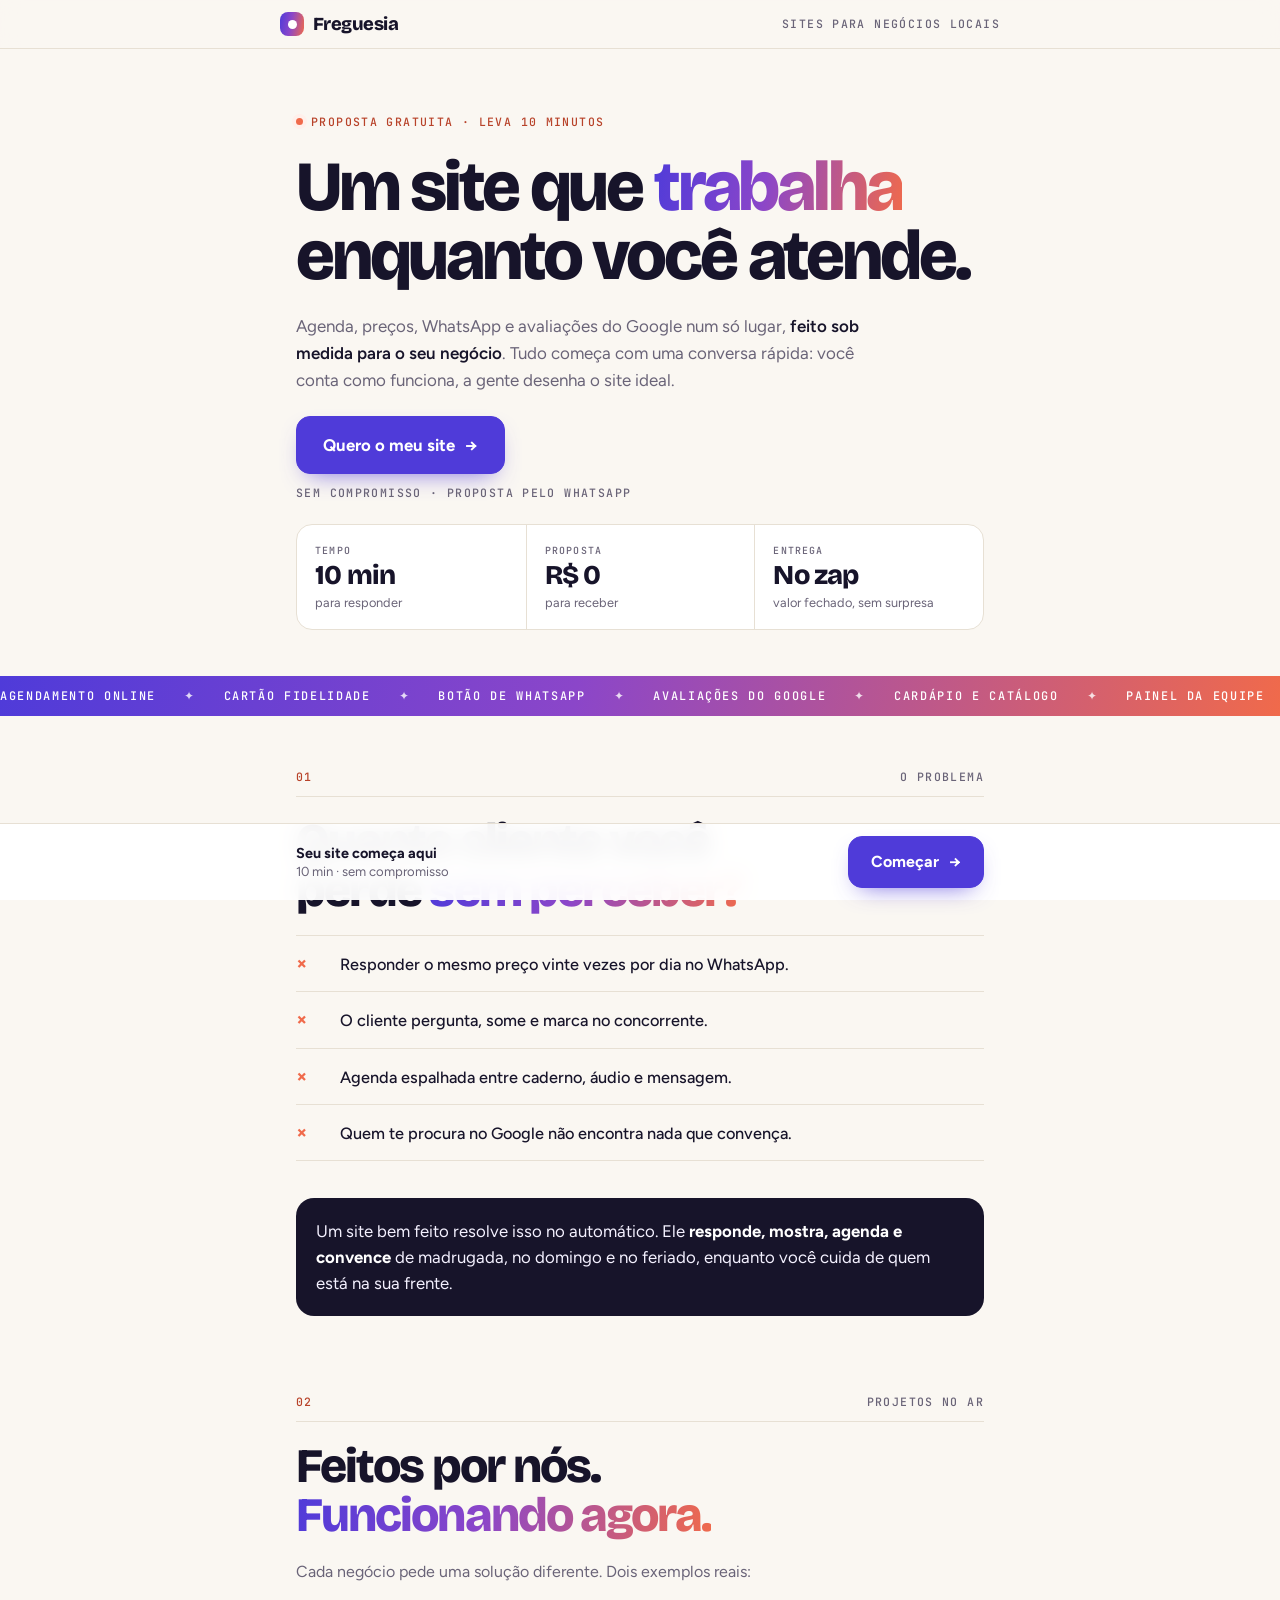
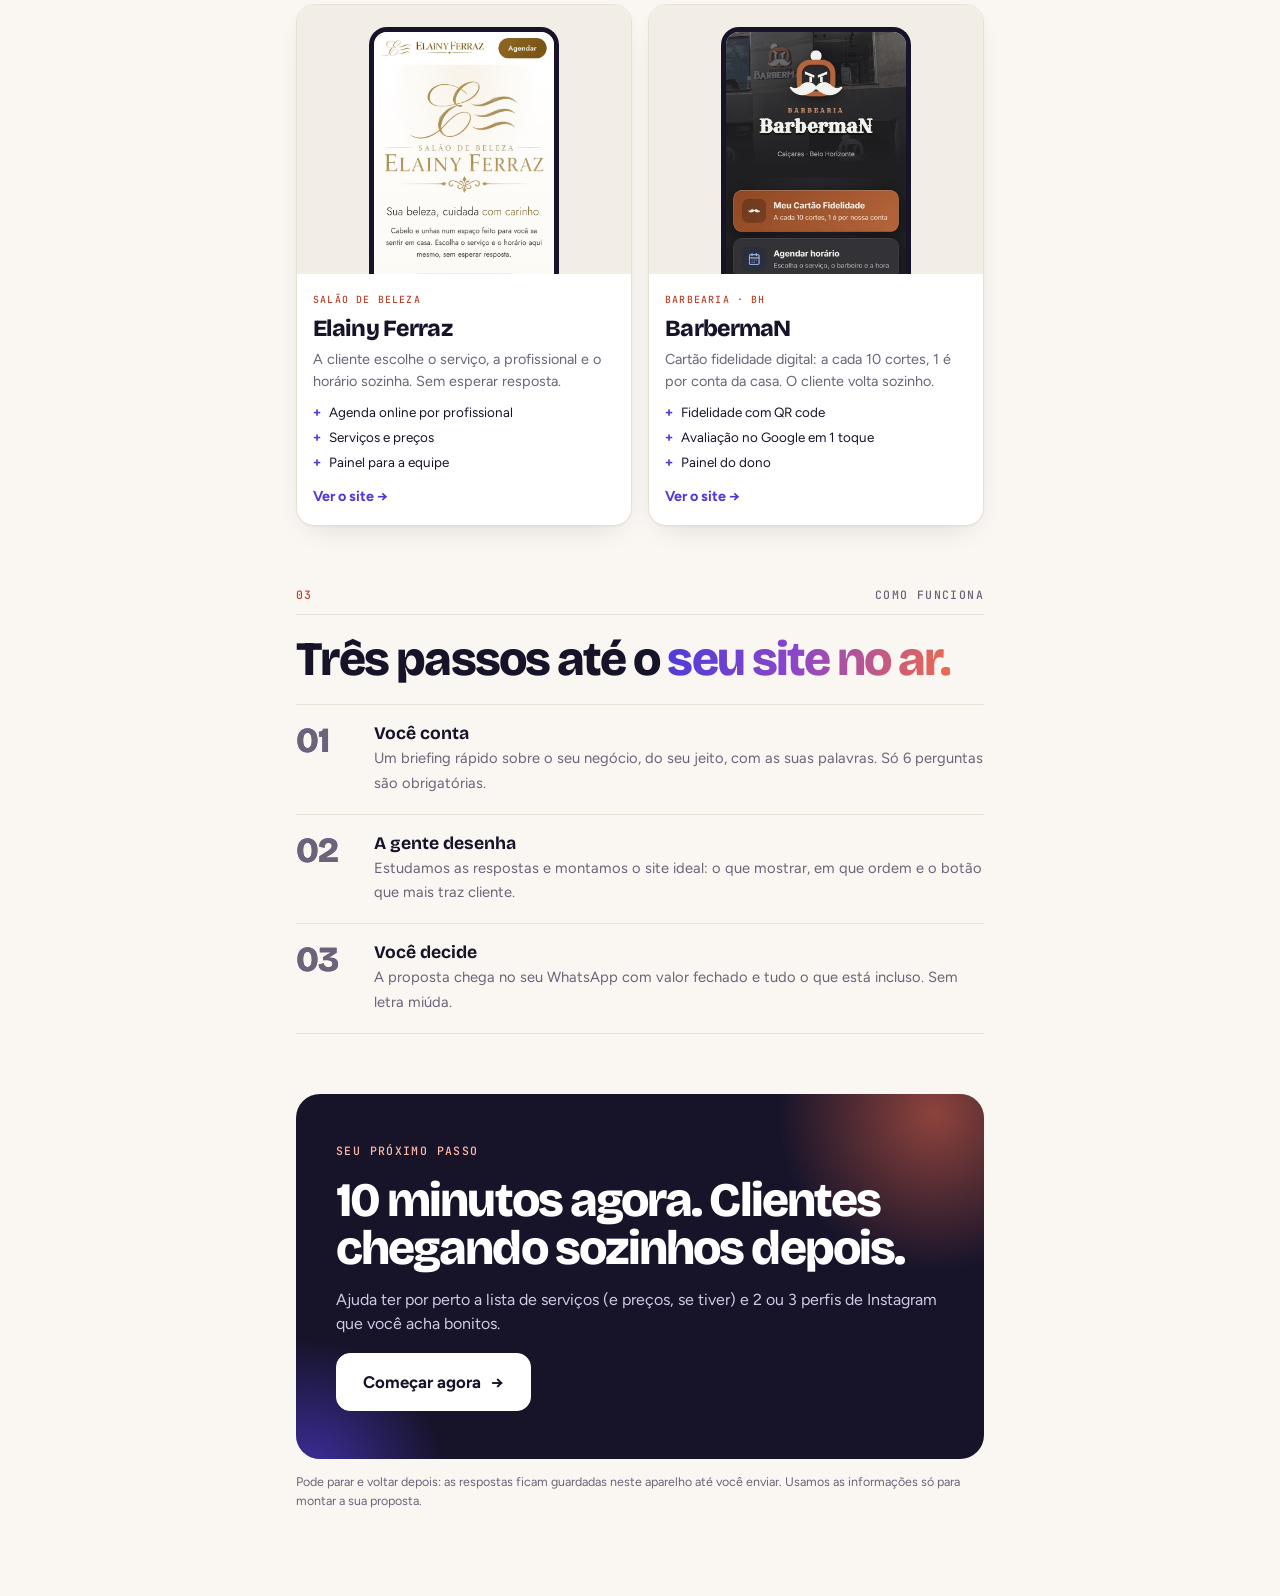
==== commit 2cd84ac1: "Página inicial nova (Freguesia), portfólio real e envio ligado à planilha Co-Authored-By: Claude Opu" ====
--- a/index.html
+++ b/index.html
@@ -3,76 +3,145 @@
 <head>
 <meta charset="utf-8">
 <meta name="viewport" content="width=device-width, initial-scale=1, viewport-fit=cover">
-<title>Briefing do seu site</title>
-<meta name="description" content="Conte sobre o seu negócio para a gente montar um site que traga mais clientes.">
+<title>Freguesia · Seu site começa aqui</title>
+<meta name="description" content="Um site sob medida que trabalha enquanto você atende. Responda 10 minutos sobre o seu negócio e receba a proposta pelo WhatsApp.">
 <meta name="theme-color" content="#faf7f2">
 <meta name="robots" content="noindex">
-<meta property="og:title" content="Briefing do seu site">
-<meta property="og:description" content="Uns 10 minutinhos para a gente entender o seu negócio e montar a proposta do seu site.">
+<meta property="og:title" content="Freguesia · Seu site começa aqui">
+<meta property="og:description" content="Um site que trabalha enquanto você atende. 10 minutos de perguntas e a proposta chega no seu WhatsApp.">
+<meta property="og:image" content="https://gverasn.github.io/briefing/img/elainy.jpg">
 <link rel="preconnect" href="https://fonts.googleapis.com">
 <link rel="preconnect" href="https://fonts.gstatic.com" crossorigin>
-<link rel="stylesheet" href="https://fonts.googleapis.com/css2?family=Bricolage+Grotesque:opsz,wght@12..96,600;12..96,700;12..96,800&family=Figtree:wght@400;500;600;700&display=swap">
+<link rel="stylesheet" href="https://fonts.googleapis.com/css2?family=Bricolage+Grotesque:opsz,wght@12..96,600;12..96,700;12..96,800&family=Figtree:wght@400;500;600;700&family=JetBrains+Mono:wght@500;700&display=swap">
 <link rel="stylesheet" href="estilo.css">
-<link rel="icon" href="data:image/svg+xml,%3Csvg xmlns='http://www.w3.org/2000/svg' viewBox='0 0 32 32'%3E%3Cdefs%3E%3ClinearGradient id='g' x1='0' y1='0' x2='1' y2='1'%3E%3Cstop offset='0' stop-color='%234f3bd9'/%3E%3Cstop offset='1' stop-color='%23f06a4b'/%3E%3C/linearGradient%3E%3C/defs%3E%3Crect width='32' height='32' rx='9' fill='url(%23g)'/%3E%3Cpath d='M9 16.5l4.5 4.5L23 11.5' stroke='white' stroke-width='3' fill='none' stroke-linecap='round' stroke-linejoin='round'/%3E%3C/svg%3E">
+<link rel="icon" href="data:image/svg+xml,%3Csvg xmlns='http://www.w3.org/2000/svg' viewBox='0 0 32 32'%3E%3Cdefs%3E%3ClinearGradient id='g' x1='0' y1='0' x2='1' y2='1'%3E%3Cstop offset='0' stop-color='%234f3bd9'/%3E%3Cstop offset='1' stop-color='%23f06a4b'/%3E%3C/linearGradient%3E%3C/defs%3E%3Crect width='32' height='32' rx='10' fill='url(%23g)'/%3E%3Ccircle cx='16' cy='16' r='6' fill='white'/%3E%3C/svg%3E">
 </head>
 <body>
 <header class="top">
-  <div class="wrap">
-    <div class="top-row">
-      <h1><span class="marca" aria-hidden="true"></span>Briefing do seu site</h1>
-      <span class="passo" id="passo"></span>
+  <div class="wrap top-row">
+    <a class="marca" href="./" aria-label="Freguesia, início"><i aria-hidden="true"></i>Freguesia</a>
+    <span class="passo mono" id="passo">Sites para negócios locais</span>
+  </div>
+  <div class="barra" id="barra-box" aria-hidden="true"><i id="barra"></i></div>
+</header>
+
+<main>
+  <!-- ===== Página inicial ===== -->
+  <section class="landing" id="etapa-inicio" hidden>
+    <div class="wrap hero">
+      <span class="eyebrow mono">Proposta gratuita · leva 10 minutos</span>
+      <h1>Um site que <em class="grad">trabalha</em> enquanto você atende.</h1>
+      <p class="lede">Agenda, preços, WhatsApp e avaliações do Google num só lugar, <b>feito sob medida para o seu negócio</b>. Tudo começa com uma conversa rápida: você conta como funciona, a gente desenha o site ideal.</p>
+      <div class="cta-linha">
+        <button class="btn primary grande" type="button" data-comecar>Quero o meu site <span class="seta" aria-hidden="true">→</span></button>
+        <span class="micro mono">Sem compromisso · proposta pelo WhatsApp</span>
+        <button class="link" type="button" id="zerar" hidden>Já comecei antes. Quero começar do zero</button>
+      </div>
+      <div class="infos" role="list">
+        <div role="listitem"><span class="mono">Tempo</span><b>10 min</b><span>para responder</span></div>
+        <div role="listitem"><span class="mono">Proposta</span><b>R$ 0</b><span>para receber</span></div>
+        <div role="listitem"><span class="mono">Entrega</span><b>No zap</b><span>valor fechado, sem surpresa</span></div>
+      </div>
     </div>
-    <div class="barra" id="barra-box" aria-hidden="true"><i id="barra"></i></div>
+
+    <div class="letreiro mono" aria-hidden="true">
+      <div class="trilho">
+        <span>Agendamento online</span><span>Cartão fidelidade</span><span>Botão de WhatsApp</span><span>Avaliações do Google</span><span>Cardápio e catálogo</span><span>Painel da equipe</span><span>Lembrete de horário</span>
+        <span>Agendamento online</span><span>Cartão fidelidade</span><span>Botão de WhatsApp</span><span>Avaliações do Google</span><span>Cardápio e catálogo</span><span>Painel da equipe</span><span>Lembrete de horário</span>
+      </div>
+    </div>
+
+    <div class="wrap">
+      <section class="secao" aria-labelledby="t-dores">
+        <div class="secao-topo mono"><b>01</b><span>O problema</span></div>
+        <h2 id="t-dores">Quanto cliente você perde <em class="grad">sem perceber?</em></h2>
+        <ul class="dores">
+          <li>Responder o mesmo preço vinte vezes por dia no WhatsApp.</li>
+          <li>O cliente pergunta, some e marca no concorrente.</li>
+          <li>Agenda espalhada entre caderno, áudio e mensagem.</li>
+          <li>Quem te procura no Google não encontra nada que convença.</li>
+        </ul>
+        <p class="virada">Um site bem feito resolve isso no automático. Ele <b>responde, mostra, agenda e convence</b> de madrugada, no domingo e no feriado, enquanto você cuida de quem está na sua frente.</p>
+      </section>
+
+      <section class="secao" aria-labelledby="t-projetos">
+        <div class="secao-topo mono"><b>02</b><span>Projetos no ar</span></div>
+        <h2 id="t-projetos">Feitos por nós. <em class="grad">Funcionando agora.</em></h2>
+        <p class="apoio">Cada negócio pede uma solução diferente. Dois exemplos reais:</p>
+        <div class="projetos">
+          <article class="projeto">
+            <div class="tela"><img src="img/elainy.jpg" alt="Tela inicial do site do Salão Elainy Ferraz no celular" width="600" height="1200" loading="lazy"></div>
+            <div class="info">
+              <span class="mono">Salão de beleza</span>
+              <h3>Elainy Ferraz</h3>
+              <p>A cliente escolhe o serviço, a profissional e o horário sozinha. Sem esperar resposta.</p>
+              <ul><li>Agenda online por profissional</li><li>Serviços e preços</li><li>Painel para a equipe</li></ul>
+              <a href="https://elainyferraz.com.br/" target="_blank" rel="noopener">Ver o site →</a>
+            </div>
+          </article>
+          <article class="projeto">
+            <div class="tela"><img src="img/barberman.jpg" alt="Tela inicial do site da Barbearia BarbermaN no celular" width="600" height="1200" loading="lazy"></div>
+            <div class="info">
+              <span class="mono">Barbearia · BH</span>
+              <h3>BarbermaN</h3>
+              <p>Cartão fidelidade digital: a cada 10 cortes, 1 é por conta da casa. O cliente volta sozinho.</p>
+              <ul><li>Fidelidade com QR code</li><li>Avaliação no Google em 1 toque</li><li>Painel do dono</li></ul>
+              <a href="https://barbeariabarbermanbh.github.io/" target="_blank" rel="noopener">Ver o site →</a>
+            </div>
+          </article>
+        </div>
+      </section>
+
+      <section class="secao" aria-labelledby="t-como">
+        <div class="secao-topo mono"><b>03</b><span>Como funciona</span></div>
+        <h2 id="t-como">Três passos até o <em class="grad">seu site no ar.</em></h2>
+        <div class="etapas-lista">
+          <div><span class="n grad">01</span><div><b>Você conta</b><span>Um briefing rápido sobre o seu negócio, do seu jeito, com as suas palavras. Só 6 perguntas são obrigatórias.</span></div></div>
+          <div><span class="n grad">02</span><div><b>A gente desenha</b><span>Estudamos as respostas e montamos o site ideal: o que mostrar, em que ordem e o botão que mais traz cliente.</span></div></div>
+          <div><span class="n grad">03</span><div><b>Você decide</b><span>A proposta chega no seu WhatsApp com valor fechado e tudo o que está incluso. Sem letra miúda.</span></div></div>
+        </div>
+      </section>
+
+      <section class="fecho" aria-labelledby="t-fecho">
+        <span class="mono">Seu próximo passo</span>
+        <h2 id="t-fecho">10 minutos agora. Clientes chegando sozinhos depois.</h2>
+        <p>Ajuda ter por perto a lista de serviços (e preços, se tiver) e 2 ou 3 perfis de Instagram que você acha bonitos.</p>
+        <button class="btn grande" type="button" data-comecar>Começar agora <span class="seta" aria-hidden="true">→</span></button>
+      </section>
+      <p class="privacidade">Pode parar e voltar depois: as respostas ficam guardadas neste aparelho até você enviar. Usamos as informações só para montar a sua proposta.</p>
+    </div>
+  </section>
+
+  <!-- ===== Formulário ===== -->
+  <div class="wrap form-area" id="form-area" hidden>
+    <form id="form" novalidate autocomplete="on">
+      <div class="honey" aria-hidden="true"><label>Não preencha <input type="text" id="site_url" tabindex="-1" autocomplete="off"></label></div>
+      <div id="etapas"></div>
+
+      <div class="card" id="etapa-revisao" hidden>
+        <span class="eyebrow-parte mono">Última etapa</span>
+        <h2>Confira e envie</h2>
+        <p class="intro">Dá uma olhada geral. Se quiser mudar alguma coisa, toque em "Editar".</p>
+        <div class="revisao" id="revisao"></div>
+        <div class="q" data-q="consentimento">
+          <label class="check"><input type="checkbox" id="consentimento"><span>Autorizo o uso destas informações para elaborar a proposta do meu site e para entrarem em contato comigo pelo WhatsApp.</span></label>
+        </div>
+        <div class="nota" id="erro-envio" role="alert" hidden></div>
+      </div>
+
+      <div class="card" id="etapa-ok" hidden>
+        <div class="ok-icone" aria-hidden="true"><svg width="34" height="34" viewBox="0 0 24 24" fill="none" stroke="currentColor" stroke-width="2.5" stroke-linecap="round" stroke-linejoin="round"><path d="M5 12.5l4.5 4.5L19 7.5"/></svg></div>
+        <span class="eyebrow-parte mono">Tudo certo</span>
+        <h2>Recebemos. Agora é com a gente.</h2>
+        <p id="ok-txt">Suas respostas chegaram. A gente analisa e te chama no WhatsApp com a proposta do site.</p>
+      </div>
+    </form>
   </div>
-</header>
-
-<main class="wrap">
-  <form id="form" novalidate autocomplete="on">
-    <div class="honey" aria-hidden="true"><label>Não preencha <input type="text" id="site_url" tabindex="-1" autocomplete="off"></label></div>
-
-    <section class="card boas-vindas" id="etapa-inicio" hidden>
-      <span class="selo">Cerca de 10 minutos</span>
-      <h2>Vamos entender o seu negócio para criar um site que <em>traga mais clientes</em></h2>
-      <p class="lede">Conte como o seu negócio funciona, quem são os seus clientes e o que mais toma o seu tempo. Assim o site já nasce pensado para vender mais e facilitar o seu dia a dia.</p>
-      <hr>
-      <p class="rotulo-secao">Como funciona</p>
-      <ol class="passos">
-        <li><span class="num">1</span><div><b>Você responde</b><span>Do seu jeito, com suas palavras. Só 6 perguntas são obrigatórias.</span></div></li>
-        <li><span class="num">2</span><div><b>A gente analisa</b><span>Estudamos as respostas e desenhamos o site ideal para o seu negócio.</span></div></li>
-        <li><span class="num">3</span><div><b>Você recebe a proposta</b><span>Pelo WhatsApp, com valor fechado e tudo o que está incluso.</span></div></li>
-      </ol>
-      <div class="dicas">
-        <b>Ajuda ter por perto:</b>
-        <ul>
-          <li>a lista de serviços ou produtos (e preços, se tiver);</li>
-          <li>o Instagram do negócio e de 2 ou 3 perfis que você acha bonitos.</li>
-        </ul>
-      </div>
-      <p class="privacidade">Pode parar e voltar depois: as respostas ficam guardadas neste aparelho até você enviar. Usamos as informações só para montar a sua proposta.</p>
-    </section>
-
-    <div id="etapas"></div>
-
-    <div class="card" id="etapa-revisao" hidden>
-      <h2>Confira e envie</h2>
-      <p class="intro">Dá uma olhada geral. Se quiser mudar alguma coisa, toque em "Editar".</p>
-      <div class="revisao" id="revisao"></div>
-      <div class="q" data-q="consentimento">
-        <label class="check"><input type="checkbox" id="consentimento"><span>Autorizo o uso destas informações para elaborar a proposta do meu site e para entrarem em contato comigo pelo WhatsApp.</span></label>
-      </div>
-      <div class="nota" id="erro-envio" role="alert" hidden></div>
-    </div>
-
-    <div class="card" id="etapa-ok" hidden>
-      <div class="ok-icone" aria-hidden="true"><svg width="34" height="34" viewBox="0 0 24 24" fill="none" stroke="currentColor" stroke-width="2.5" stroke-linecap="round" stroke-linejoin="round"><path d="M5 12.5l4.5 4.5L19 7.5"/></svg></div>
-      <h2>Recebemos, obrigado!</h2>
-      <p id="ok-txt">Suas respostas chegaram. A gente analisa e te chama no WhatsApp com a proposta do site.</p>
-    </div>
-  </form>
 </main>
 
 <div class="acoes" id="acoes">
   <div class="wrap">
+    <div class="resumo"><b>Seu site começa aqui</b>10 min · sem compromisso</div>
     <button class="btn" id="voltar" type="button">Voltar</button>
     <button class="btn primary" id="avancar" type="button">Continuar</button>
   </div>
@@ -97,14 +166,12 @@
 if (refUrl) estado.ref = refUrl;
 const nomeUrl = (params.get("negocio") || "").trim().slice(0, 120);
 if (nomeUrl && vazio(estado.campos["negocio.nome"])) estado.campos["negocio.nome"] = nomeUrl;
-const temRascunho = Object.keys(estado.campos).some((k) => !vazio(estado.campos[k]) && k !== "negocio.nome");
 
 const ctlId = (fid) => "f-" + fid.replace(/[^a-z0-9_]/gi, "-");
-const campoPorId = {};
-SECOES.forEach((s) => s.campos.forEach((c) => { campoPorId[c.id] = c; }));
-let timer = null, armado = false;
+let timer = null;
 function guardar() { clearTimeout(timer); timer = setTimeout(() => lsSet(LS, JSON.stringify(estado)), 300); }
 function definir(fid, v) { estado.campos[fid] = v; guardar(); }
+const pad = (n) => String(n).padStart(2, "0");
 
 /* Máscara de telefone: (61) 9 1234-5678 */
 function mascara(v) {
@@ -124,6 +191,7 @@
   SECOES.forEach((s, i) => {
     const sec = document.createElement("section");
     sec.className = "card"; sec.id = "etapa-" + i; sec.hidden = true;
+    const e = document.createElement("span"); e.className = "eyebrow-parte mono"; e.textContent = `Parte ${pad(i + 1)} de ${pad(TOTAL)}`; sec.appendChild(e);
     const h = document.createElement("h2"); h.textContent = s.titulo; sec.appendChild(h);
     if (s.intro) { const p = document.createElement("p"); p.className = "intro"; p.textContent = s.intro; sec.appendChild(p); }
     s.campos.forEach((c) => sec.appendChild(campo(c)));
@@ -226,27 +294,34 @@
 }
 
 /* ---------- navegação ---------- */
+const temRascunho = () => Object.keys(estado.campos).some((k) => !vazio(estado.campos[k]) && k !== "negocio.nome");
 function ir(n) {
   estado.etapa = n;
   if (n >= 0 && n <= REVISAO) estado.ultima = n;
   if (n !== OK) guardar();
-  armado = false;
-  $("#etapa-inicio").hidden = n !== INICIO;
+  const capa = n === INICIO;
+  $("#etapa-inicio").hidden = !capa;
+  $("#form-area").hidden = capa;
   for (let i = 0; i < TOTAL; i++) $("#etapa-" + i).hidden = i !== n;
   $("#etapa-revisao").hidden = n !== REVISAO;
   $("#etapa-ok").hidden = n !== OK;
   $("#acoes").hidden = n === OK;
-  $("#barra-box").hidden = n === INICIO;
-  $("#voltar").hidden = n === INICIO ? !temRascunhoAgora() : false;
-  $("#voltar").textContent = n === INICIO ? "Recomeçar" : "Voltar";
-  $("#avancar").textContent = n === INICIO ? (temRascunhoAgora() ? "Continuar" : "Começar")
+  $("#acoes").classList.toggle("na-capa", capa);
+  $("#barra-box").hidden = capa;
+  $("#passo").classList.toggle("na-capa", capa);
+  $("#voltar").hidden = capa;
+  $("#zerar").hidden = !(capa && temRascunho());
+  $("#zerar").textContent = "Já comecei antes. Quero começar do zero";
+  const continuar = capa && temRascunho();
+  document.querySelectorAll("[data-comecar]").forEach((b) => { b.firstChild.textContent = continuar ? "Continuar de onde parei " : (b.closest(".fecho") ? "Começar agora " : "Quero o meu site "); });
+  $("#avancar").innerHTML = capa ? (continuar ? "Continuar" : "Começar") + ' <span class="seta" aria-hidden="true">→</span>'
     : n === REVISAO ? "Enviar respostas" : n === TOTAL - 1 ? "Revisar" : "Continuar";
-  $("#passo").textContent = n === INICIO ? "" : n < TOTAL ? `Parte ${n + 1} de ${TOTAL}` : n === REVISAO ? "Revisão" : "Enviado";
-  $("#barra").style.width = Math.max(0, Math.min(100, Math.round((n / TOTAL) * 100))) + "%";
+  $("#passo").textContent = capa ? "Sites para negócios locais" : n < TOTAL ? `Parte ${pad(n + 1)} / ${pad(TOTAL)}` : n === REVISAO ? "Revisão" : "Enviado";
+  $("#barra").style.width = Math.max(0, Math.min(100, Math.round(((n + 1) / (TOTAL + 1)) * 100))) + "%";
   if (n === REVISAO) montarRevisao();
   window.scrollTo(0, 0);
 }
-const temRascunhoAgora = () => Object.keys(estado.campos).some((k) => !vazio(estado.campos[k]) && k !== "negocio.nome");
+function comecar() { ir(temRascunho() && estado.ultima != null ? estado.ultima : 0); }
 
 function montarRevisao() {
   const box = $("#revisao"); box.innerHTML = "";
@@ -288,7 +363,7 @@
     if (!j.ok) throw new Error(j.erro || "falhou");
     clearTimeout(timer); lsDel(LS);
     const nome = (estado.campos["briefing.respondente"] || "").trim().split(/[\s,]/)[0];
-    if (nome) $("#ok-txt").textContent = `Valeu, ${nome}! Suas respostas chegaram. A gente analisa e te chama no WhatsApp com a proposta do site.`;
+    if (nome) $("#ok-txt").textContent = `Valeu, ${nome}! Suas respostas chegaram. A gente analisa com calma e te chama no WhatsApp com a proposta do seu site.`;
     ir(OK);
   } catch (e) {
     erro.hidden = false;
@@ -298,9 +373,10 @@
 }
 
 $("#consentimento").addEventListener("change", (e) => { definir("consentimento", e.target.checked); limparErro(e.target.closest(".q")); });
+document.querySelectorAll("[data-comecar]").forEach((b) => b.addEventListener("click", comecar));
 $("#avancar").addEventListener("click", () => {
   const n = estado.etapa;
-  if (n === INICIO) { ir(temRascunhoAgora() && estado.ultima != null ? estado.ultima : 0); return; }
+  if (n === INICIO) { comecar(); return; }
   if (n < TOTAL) { if (validar(n)) ir(n + 1); return; }
   if (n === REVISAO) {
     for (let i = 0; i < TOTAL; i++) if (!validar(i)) { ir(i); validar(i); return; }
@@ -309,13 +385,12 @@
     enviar();
   }
 });
-$("#voltar").addEventListener("click", () => {
-  const n = estado.etapa;
-  if (n === INICIO) {
-    if (!armado) { armado = true; $("#voltar").textContent = "Apagar tudo?"; setTimeout(() => { if (armado) ir(INICIO); }, 4000); return; }
-    estado = { id: novoId(), campos: {}, etapa: INICIO, ref: estado.ref }; preencher(); ir(INICIO); return;
-  }
-  ir(n === 0 ? INICIO : n - 1);
+$("#voltar").addEventListener("click", () => ir(estado.etapa === 0 ? INICIO : estado.etapa - 1));
+let armado = false;
+$("#zerar").addEventListener("click", () => {
+  if (!armado) { armado = true; $("#zerar").textContent = "Toque de novo para apagar as respostas"; setTimeout(() => { armado = false; ir(INICIO); }, 4000); return; }
+  armado = false;
+  estado = { id: novoId(), campos: {}, etapa: INICIO, ref: estado.ref }; preencher(); ir(INICIO);
 });
 
 montar(); preencher();
--- a/estilo.css
+++ b/estilo.css
@@ -1,63 +1,127 @@
-/* Paleta clara e quente: fundo creme, tinta índigo profunda, ação em violeta, detalhe em coral. */
+/* Freguesia — paleta creme + tinta índigo, ação violeta, degradê violeta → coral.
+   Tipografia: Bricolage Grotesque (títulos), Figtree (texto), JetBrains Mono (rótulos técnicos). */
 :root {
   --bg: #faf7f2;
+  --bg-2: #f3eee5;
   --surface: #ffffff;
-  --ink: #1e1b2e;
+  --ink: #17142a;
+  --ink-2: #2b2640;
   --muted: #6a6478;
-  --line: #e9e3d9;
+  --line: #e7e0d4;
   --accent: #4f3bd9;
   --accent-hover: #4230c2;
   --accent-ink: #ffffff;
   --accent-soft: #efecff;
   --coral: #f06a4b;
+  --coral-ink: #b8432a;
   --coral-soft: #fff0eb;
   --warn-soft: #fff4e0;
   --danger: #c0362c;
+  --grad: linear-gradient(100deg, #4f3bd9 0%, #8b46c9 45%, #f06a4b 100%);
   --font-display: "Bricolage Grotesque", "Segoe UI", system-ui, sans-serif;
   --font-body: "Figtree", "Segoe UI", system-ui, sans-serif;
-  --radius: 16px;
-  --shadow: 0 1px 2px rgba(30, 27, 46, .04), 0 8px 24px -12px rgba(30, 27, 46, .12);
+  --font-mono: "JetBrains Mono", ui-monospace, Consolas, monospace;
+  --radius: 18px;
+  --shadow: 0 1px 2px rgba(23, 20, 42, .04), 0 12px 32px -16px rgba(23, 20, 42, .18);
   color-scheme: light;
 }
 * { box-sizing: border-box; }
 html, body { margin: 0; }
-body { background: var(--bg); color: var(--ink); font: 16px/1.55 var(--font-body); -webkit-text-size-adjust: 100%; }
-.wrap { max-width: 680px; margin: 0 auto; padding: 0 16px; }
-h1, h2 { font-family: var(--font-display); letter-spacing: -0.02em; text-wrap: balance; margin: 0; line-height: 1.15; }
+html { scroll-behavior: smooth; }
+@media (prefers-reduced-motion: reduce) { html { scroll-behavior: auto; } }
+body { background: var(--bg); color: var(--ink); font: 16px/1.55 var(--font-body); -webkit-text-size-adjust: 100%; min-height: 100vh; min-height: 100dvh; display: flex; flex-direction: column; }
+.wrap { max-width: 720px; margin: 0 auto; padding: 0 16px; width: 100%; }
+h1, h2, h3 { font-family: var(--font-display); letter-spacing: -0.02em; text-wrap: balance; margin: 0; line-height: 1.1; }
+img { max-width: 100%; display: block; }
 [hidden] { display: none !important; }
-
-header.top { position: sticky; top: 0; z-index: 5; background: rgba(250, 247, 242, .92); backdrop-filter: blur(8px); -webkit-backdrop-filter: blur(8px); border-bottom: 1px solid var(--line); }
-.top-row { display: flex; align-items: center; justify-content: space-between; gap: 12px; padding: 12px 0 8px; }
-.top-row h1 { font-size: 1.05rem; display: flex; align-items: center; gap: 8px; }
-.marca { width: 22px; height: 22px; border-radius: 7px; background: linear-gradient(135deg, var(--accent), var(--coral)); flex: 0 0 auto; }
-.passo { font-size: 0.85rem; color: var(--muted); font-variant-numeric: tabular-nums; white-space: nowrap; }
-.barra { height: 6px; background: var(--line); border-radius: 99px; overflow: hidden; margin-bottom: 12px; }
-.barra > i { display: block; height: 100%; width: 0; background: linear-gradient(90deg, var(--accent), var(--coral)); border-radius: 99px; transition: width .35s ease; }
-
-/* Rodapé no fluxo (sticky, não fixed): no fim da rolagem ele para no lugar e nada fica escondido atrás dele. */
-body { min-height: 100vh; min-height: 100dvh; display: flex; flex-direction: column; }
-main { padding: 24px 0 32px; flex: 1 0 auto; }
+em.grad, .grad { font-style: normal; background: var(--grad); -webkit-background-clip: text; background-clip: text; color: transparent; }
+.mono { font-family: var(--font-mono); font-size: .72rem; font-weight: 500; letter-spacing: .12em; text-transform: uppercase; }
+
+/* ---------- topo ---------- */
+header.top { position: sticky; top: 0; z-index: 10; background: rgba(250, 247, 242, .9); backdrop-filter: blur(10px); -webkit-backdrop-filter: blur(10px); border-bottom: 1px solid var(--line); }
+.top-row { display: flex; align-items: center; justify-content: space-between; gap: 12px; padding: 12px 0; }
+.marca { display: flex; align-items: center; gap: 9px; font: 800 1.15rem var(--font-display); letter-spacing: -0.03em; color: var(--ink); text-decoration: none; }
+.marca i { width: 24px; height: 24px; border-radius: 8px; background: var(--grad); display: grid; place-items: center; }
+.marca i::after { content: ""; width: 9px; height: 9px; border-radius: 50%; background: #fff; }
+.passo { color: var(--muted); white-space: nowrap; }
+@media (max-width: 460px) { .passo.na-capa { display: none; } }
+.barra { height: 3px; background: var(--line); overflow: hidden; }
+.barra > i { display: block; height: 100%; width: 0; background: var(--grad); transition: width .35s ease; }
+
+main { flex: 1 0 auto; }
+.form-area { padding-top: 24px; padding-bottom: 32px; }
+
+/* ---------- página inicial ---------- */
+.landing { padding-bottom: 8px; }
+.hero { padding-top: 40px; padding-bottom: 28px; display: grid; gap: 22px; }
+.eyebrow { display: inline-flex; align-items: center; gap: 8px; color: var(--coral-ink); }
+.eyebrow::before { content: ""; width: 7px; height: 7px; border-radius: 50%; background: var(--coral); box-shadow: 0 0 0 4px var(--coral-soft); }
+.hero h1 { font-size: clamp(2.6rem, 11vw, 4.4rem); font-weight: 800; line-height: .98; letter-spacing: -0.045em; }
+.hero .lede { margin: 0; color: var(--muted); font-size: 1.06rem; line-height: 1.6; max-width: 34em; }
+.hero .lede b { color: var(--ink); font-weight: 600; }
+.cta-linha { display: grid; gap: 10px; justify-items: start; }
+.micro { color: var(--muted); }
+
+.infos { display: grid; grid-template-columns: repeat(3, 1fr); border: 1px solid var(--line); border-radius: 16px; background: var(--surface); overflow: hidden; }
+.infos > div { padding: 14px 12px; display: grid; gap: 4px; align-content: start; }
+.infos > div + div { border-left: 1px solid var(--line); }
+.infos .mono { color: var(--muted); font-size: .62rem; }
+.infos b { font: 800 1.35rem/1 var(--font-display); letter-spacing: -0.03em; }
+.infos span:last-child { color: var(--muted); font-size: .8rem; line-height: 1.35; }
+
+.letreiro { background: var(--grad); color: #fff; overflow: hidden; margin: 18px 0 0; padding: 11px 0; }
+.letreiro .trilho { display: flex; width: max-content; animation: rolar 32s linear infinite; }
+.letreiro span { white-space: nowrap; padding-right: 28px; font-size: .74rem; letter-spacing: .14em; }
+.letreiro span::after { content: "✦"; margin-left: 28px; opacity: .8; }
+@keyframes rolar { to { transform: translateX(-50%); } }
+@media (prefers-reduced-motion: reduce) { .letreiro .trilho { animation: none; } }
+
+.secao { padding: 52px 0 8px; display: grid; gap: 20px; }
+.secao-topo { display: flex; justify-content: space-between; gap: 12px; color: var(--muted); border-bottom: 1px solid var(--line); padding-bottom: 10px; }
+.secao-topo b { color: var(--coral-ink); font-weight: 500; }
+.secao h2 { font-size: clamp(2rem, 8vw, 3rem); font-weight: 800; letter-spacing: -0.04em; line-height: 1.02; }
+.secao .apoio { margin: 0; color: var(--muted); font-size: 1rem; max-width: 34em; }
+
+.dores { list-style: none; margin: 0; padding: 0; display: grid; border-top: 1px solid var(--line); }
+.dores li { display: grid; grid-template-columns: 34px 1fr; gap: 10px; align-items: baseline; padding: 14px 0; border-bottom: 1px solid var(--line); font-size: 1.02rem; font-weight: 500; }
+.dores li::before { content: "×"; font: 700 1.2rem var(--font-mono); color: var(--coral); }
+.virada { background: var(--ink); color: #f4f1ff; border-radius: var(--radius); padding: 20px; font-size: 1.05rem; line-height: 1.55; }
+.virada b { color: #fff; }
+
+.projetos { display: grid; gap: 16px; }
+.projeto { background: var(--surface); border: 1px solid var(--line); border-radius: var(--radius); overflow: hidden; display: grid; grid-template-columns: 42% 1fr; box-shadow: var(--shadow); }
+.projeto .tela { background: var(--bg-2); padding: 16px 10px 0; display: flex; justify-content: center; align-items: flex-end; overflow: hidden; }
+.projeto .tela img { width: 100%; max-width: 190px; border-radius: 18px 18px 0 0; border: 5px solid var(--ink); border-bottom: 0; height: auto; aspect-ratio: 1 / 1.3; object-fit: cover; object-position: top; }
+.projeto .info { padding: 18px 16px; display: grid; gap: 8px; align-content: start; }
+.projeto .info .mono { color: var(--coral-ink); font-size: .62rem; }
+.projeto h3 { font-size: 1.45rem; font-weight: 800; letter-spacing: -0.03em; }
+.projeto p { margin: 0; color: var(--muted); font-size: .9rem; line-height: 1.5; }
+.projeto ul { list-style: none; margin: 2px 0 0; padding: 0; display: grid; gap: 4px; font-size: .84rem; }
+.projeto li::before { content: "+ "; color: var(--accent); font-family: var(--font-mono); font-weight: 700; }
+.projeto a { color: var(--accent); font-weight: 700; font-size: .9rem; text-decoration: none; margin-top: 4px; }
+.projeto a:hover { text-decoration: underline; }
+
+.etapas-lista { display: grid; gap: 0; border-top: 1px solid var(--line); }
+.etapas-lista > div { display: grid; grid-template-columns: 64px 1fr; gap: 14px; padding: 18px 0; border-bottom: 1px solid var(--line); }
+.etapas-lista .n { font: 800 2.2rem/1 var(--font-display); letter-spacing: -0.04em; }
+.etapas-lista b { display: block; font: 700 1.1rem var(--font-display); margin-bottom: 2px; }
+.etapas-lista span { color: var(--muted); font-size: .92rem; }
+
+.fecho { margin: 52px 0 12px; background: var(--ink); color: #fff; border-radius: 24px; padding: 34px 22px; display: grid; gap: 16px; position: relative; overflow: hidden; }
+.fecho::before { content: ""; position: absolute; width: 340px; height: 340px; right: -120px; top: -150px; background: radial-gradient(circle, rgba(240, 106, 75, .55), transparent 65%); }
+.fecho::after { content: ""; position: absolute; width: 300px; height: 300px; left: -140px; bottom: -170px; background: radial-gradient(circle, rgba(79, 59, 217, .7), transparent 65%); }
+.fecho > * { position: relative; z-index: 1; }
+.fecho .mono { color: #ffb8a6; }
+.fecho h2 { font-size: clamp(2rem, 8.5vw, 3rem); font-weight: 800; letter-spacing: -0.04em; line-height: 1; }
+.fecho p { margin: 0; color: #cfc9e6; }
+.fecho .btn { justify-self: start; background: #fff; color: var(--ink); border-color: #fff; }
+.privacidade { color: var(--muted); font-size: .78rem; line-height: 1.5; margin: 14px 0 0; }
+
+/* ---------- formulário ---------- */
 .card { background: var(--surface); border: 1px solid var(--line); border-radius: var(--radius); padding: 28px 20px; display: grid; gap: 24px; box-shadow: var(--shadow); }
-.card h2 { font-size: clamp(1.6rem, 5.4vw, 1.9rem); font-weight: 800; }
+.card .eyebrow-parte { color: var(--coral-ink); margin-bottom: -14px; }
+.card h2 { font-size: clamp(1.8rem, 7vw, 2.3rem); font-weight: 800; letter-spacing: -0.035em; }
 .intro { color: var(--muted); font-size: .95rem; margin: -14px 0 4px; }
-
-/* Boas-vindas: título grande, apoio menor e mais claro, passos e dicas ainda menores. */
-.boas-vindas { gap: 0; padding-top: 30px; }
-.selo { display: inline-flex; align-items: center; gap: 8px; justify-self: start; background: var(--coral-soft); color: #b8432a; font-weight: 700; font-size: .78rem; letter-spacing: .02em; padding: 6px 12px; border-radius: 99px; margin-bottom: 18px; }
-.boas-vindas h2 { font-size: clamp(2.15rem, 9vw, 2.9rem); font-weight: 800; line-height: 1.05; letter-spacing: -0.035em; }
-.boas-vindas h2 em { font-style: normal; background: linear-gradient(90deg, var(--accent), var(--coral)); -webkit-background-clip: text; background-clip: text; color: transparent; }
-.boas-vindas .lede { margin: 16px 0 0; color: var(--muted); font-size: 1rem; line-height: 1.6; max-width: 46ch; }
-.boas-vindas hr { border: 0; border-top: 1px solid var(--line); margin: 26px 0 22px; }
-.rotulo-secao { font-size: .74rem; font-weight: 700; letter-spacing: .08em; text-transform: uppercase; color: var(--muted); margin: 0 0 14px; }
-.passos { list-style: none; margin: 0; padding: 0; display: grid; gap: 16px; }
-.passos li { display: grid; grid-template-columns: 32px 1fr; gap: 12px; align-items: start; }
-.passos .num { width: 32px; height: 32px; border-radius: 10px; background: var(--accent-soft); color: var(--accent); font: 700 .9rem var(--font-display); display: grid; place-items: center; }
-.passos b { display: block; font-size: .95rem; }
-.passos span { color: var(--muted); font-size: .86rem; line-height: 1.5; }
-.dicas { background: var(--bg); border-radius: 12px; padding: 14px 16px; font-size: .86rem; margin-top: 22px; }
-.dicas b { display: block; margin-bottom: 4px; font-size: .88rem; }
-.dicas ul { margin: 0; padding-left: 18px; color: var(--muted); line-height: 1.55; }
-.privacidade { color: var(--muted); font-size: .78rem; line-height: 1.5; margin: 16px 0 0; }
 
 .q { display: grid; gap: 8px; }
 .q > label, .q > .lbl { font-weight: 600; font-size: 1rem; line-height: 1.4; }
@@ -91,16 +155,24 @@
 .check { display: grid; grid-template-columns: 24px 1fr; gap: 10px; align-items: start; font-size: .94rem; cursor: pointer; }
 .check input { width: 22px; height: 22px; margin: 1px 0 0; accent-color: var(--accent); }
 
-.acoes { position: sticky; bottom: 0; z-index: 5; background: rgba(255, 255, 255, .95); backdrop-filter: blur(8px); -webkit-backdrop-filter: blur(8px); border-top: 1px solid var(--line); padding: 12px 0 calc(12px + env(safe-area-inset-bottom, 0px)); }
-.acoes .wrap { display: flex; gap: 10px; }
+/* Rodapé no fluxo (sticky, não fixed): no fim da rolagem ele para no lugar e nada fica escondido atrás dele. */
+.acoes { position: sticky; bottom: 0; z-index: 5; background: rgba(255, 255, 255, .94); backdrop-filter: blur(10px); -webkit-backdrop-filter: blur(10px); border-top: 1px solid var(--line); padding: 12px 0 calc(12px + env(safe-area-inset-bottom, 0px)); }
+.acoes .wrap { display: flex; gap: 10px; align-items: center; }
+.acoes .resumo { display: none; flex: 1; min-width: 0; color: var(--muted); font-size: .82rem; line-height: 1.3; }
+.acoes .resumo b { color: var(--ink); display: block; font-size: .9rem; }
+.acoes.na-capa .resumo { display: block; }
+.acoes.na-capa .btn.primary { flex: 0 0 auto; }
 .btn {
-  font: 600 1rem var(--font-body); min-height: 52px; padding: 12px 20px; border-radius: 14px; cursor: pointer;
+  font: 700 1rem var(--font-body); min-height: 52px; padding: 12px 22px; border-radius: 14px; cursor: pointer;
   border: 1.5px solid var(--line); background: var(--surface); color: var(--ink); text-decoration: none;
-  display: inline-flex; align-items: center; justify-content: center; gap: 8px; transition: background .15s, transform .1s;
+  display: inline-flex; align-items: center; justify-content: center; gap: 10px; transition: background .15s, transform .1s, box-shadow .15s;
 }
 .btn:active { transform: scale(.98); }
-.btn.primary { background: var(--accent); color: var(--accent-ink); border-color: var(--accent); flex: 1; }
+.btn.primary { background: var(--accent); color: var(--accent-ink); border-color: var(--accent); flex: 1; box-shadow: 0 10px 24px -12px rgba(79, 59, 217, .8); }
 .btn.primary:hover { background: var(--accent-hover); }
+.btn.grande { min-height: 58px; padding: 14px 26px; font-size: 1.05rem; }
+.btn .seta { transition: transform .15s; }
+.btn:hover .seta { transform: translateX(3px); }
 .btn:disabled { opacity: .55; cursor: default; }
 .btn.sm { min-height: 40px; padding: 8px 12px; font-size: .9rem; border-radius: 10px; }
 
@@ -112,5 +184,19 @@
 .revisao dd { margin: 0 0 4px; white-space: pre-wrap; word-break: break-word; }
 .link { background: none; border: 0; color: var(--accent); font: 600 .9rem var(--font-body); cursor: pointer; padding: 6px; }
 .nota { background: var(--warn-soft); border-radius: 12px; padding: 12px 14px; font-size: .93rem; }
-.ok-icone { width: 68px; height: 68px; border-radius: 22px; background: linear-gradient(135deg, var(--accent), var(--coral)); color: #fff; display: grid; place-items: center; }
+.ok-icone { width: 68px; height: 68px; border-radius: 22px; background: var(--grad); color: #fff; display: grid; place-items: center; }
 .honey { position: absolute; left: -9999px; width: 1px; height: 1px; overflow: hidden; }
+
+@media (min-width: 640px) {
+  .hero { padding-top: 64px; }
+  .infos > div { padding: 18px 18px; }
+  .infos b { font-size: 1.7rem; }
+  .projetos { grid-template-columns: 1fr 1fr; }
+  .projeto { grid-template-columns: 1fr; }
+  .projeto .tela { padding-top: 22px; }
+  .fecho { padding: 48px 40px; }
+}
+@media (max-width: 380px) {
+  .projeto { grid-template-columns: 1fr; }
+  .projeto .tela img { max-width: 170px; }
+}
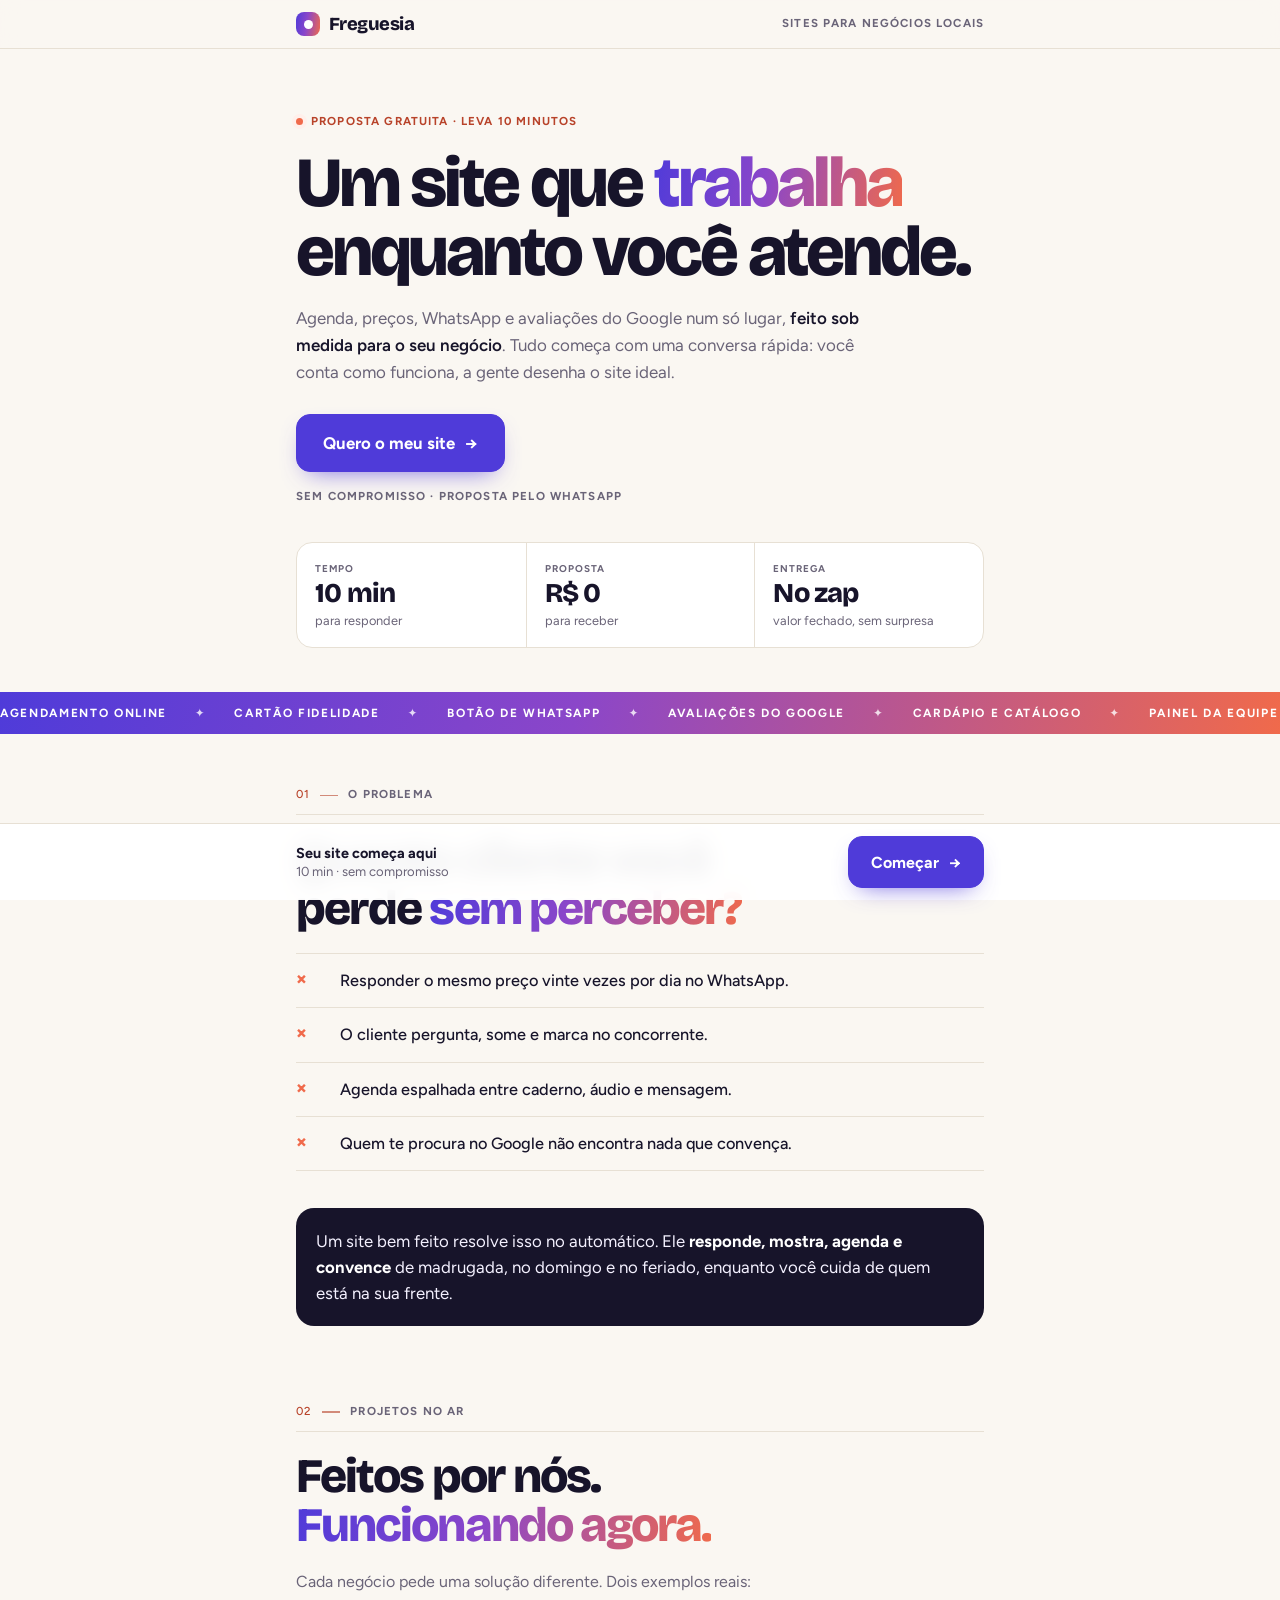
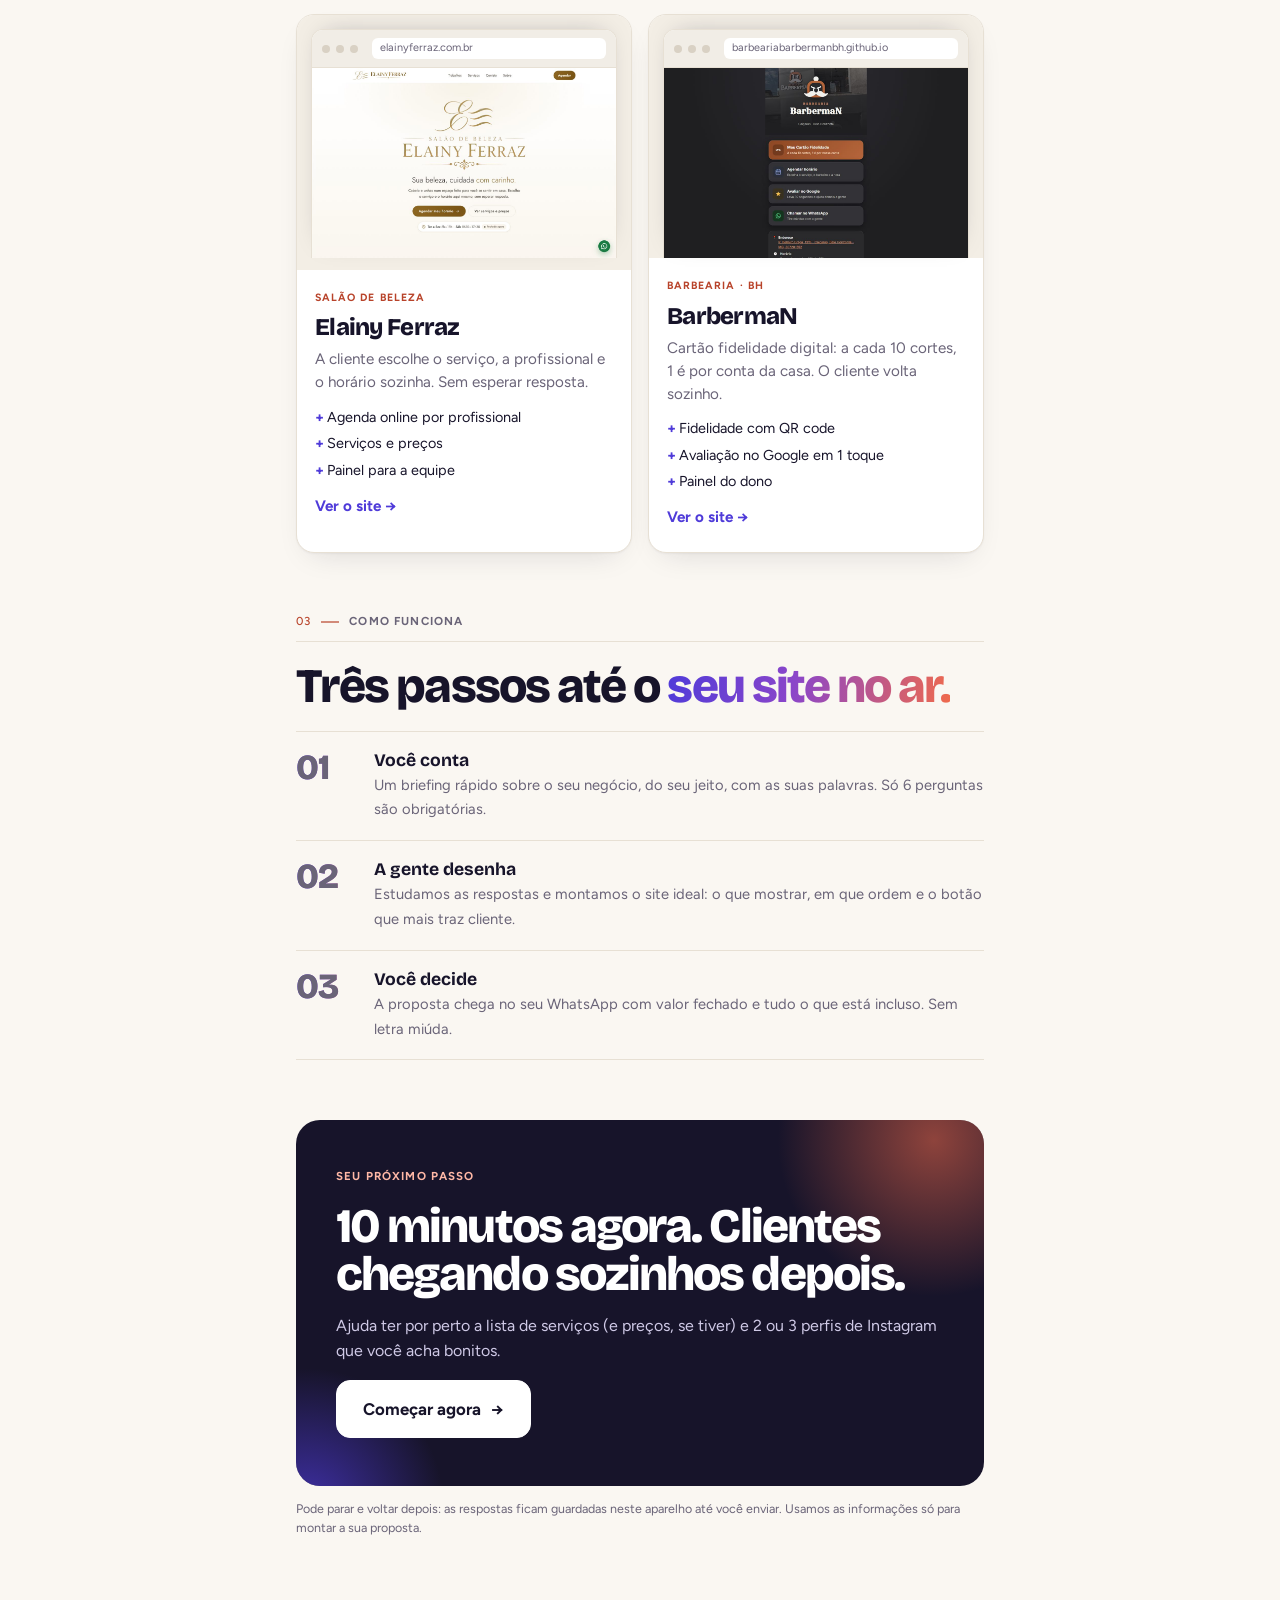
==== commit 2b222282: "Remove fonte monoespaçada, corrige espaçamentos, projetos em desktop e capa própria para prévia de l" ====
--- a/index.html
+++ b/index.html
@@ -9,10 +9,17 @@
 <meta name="robots" content="noindex">
 <meta property="og:title" content="Freguesia · Seu site começa aqui">
 <meta property="og:description" content="Um site que trabalha enquanto você atende. 10 minutos de perguntas e a proposta chega no seu WhatsApp.">
-<meta property="og:image" content="https://gverasn.github.io/briefing/img/elainy.jpg">
+<meta property="og:type" content="website">
+<meta property="og:site_name" content="Freguesia">
+<meta property="og:url" content="https://gverasn.github.io/briefing/">
+<meta property="og:image" content="https://gverasn.github.io/briefing/img/og.jpg?v=2">
+<meta property="og:image:width" content="1200">
+<meta property="og:image:height" content="630">
+<meta property="og:image:alt" content="Freguesia: um site que trabalha enquanto você atende">
+<meta name="twitter:card" content="summary_large_image">
 <link rel="preconnect" href="https://fonts.googleapis.com">
 <link rel="preconnect" href="https://fonts.gstatic.com" crossorigin>
-<link rel="stylesheet" href="https://fonts.googleapis.com/css2?family=Bricolage+Grotesque:opsz,wght@12..96,600;12..96,700;12..96,800&family=Figtree:wght@400;500;600;700&family=JetBrains+Mono:wght@500;700&display=swap">
+<link rel="stylesheet" href="https://fonts.googleapis.com/css2?family=Bricolage+Grotesque:opsz,wght@12..96,600;12..96,700;12..96,800&family=Figtree:wght@400;500;600;700&display=swap">
 <link rel="stylesheet" href="estilo.css">
 <link rel="icon" href="data:image/svg+xml,%3Csvg xmlns='http://www.w3.org/2000/svg' viewBox='0 0 32 32'%3E%3Cdefs%3E%3ClinearGradient id='g' x1='0' y1='0' x2='1' y2='1'%3E%3Cstop offset='0' stop-color='%234f3bd9'/%3E%3Cstop offset='1' stop-color='%23f06a4b'/%3E%3C/linearGradient%3E%3C/defs%3E%3Crect width='32' height='32' rx='10' fill='url(%23g)'/%3E%3Ccircle cx='16' cy='16' r='6' fill='white'/%3E%3C/svg%3E">
 </head>
@@ -70,7 +77,7 @@
         <p class="apoio">Cada negócio pede uma solução diferente. Dois exemplos reais:</p>
         <div class="projetos">
           <article class="projeto">
-            <div class="tela"><img src="img/elainy.jpg" alt="Tela inicial do site do Salão Elainy Ferraz no celular" width="600" height="1200" loading="lazy"></div>
+            <div class="tela"><div class="janela"><div class="barra-nav" aria-hidden="true"><i></i><i></i><i></i><span>elainyferraz.com.br</span></div><img src="img/elainy-desktop.jpg" alt="Página inicial do site do Salão Elainy Ferraz" width="1200" height="750" loading="lazy"></div></div>
             <div class="info">
               <span class="mono">Salão de beleza</span>
               <h3>Elainy Ferraz</h3>
@@ -80,7 +87,7 @@
             </div>
           </article>
           <article class="projeto">
-            <div class="tela"><img src="img/barberman.jpg" alt="Tela inicial do site da Barbearia BarbermaN no celular" width="600" height="1200" loading="lazy"></div>
+            <div class="tela"><div class="janela"><div class="barra-nav" aria-hidden="true"><i></i><i></i><i></i><span>barbeariabarbermanbh.github.io</span></div><img src="img/barberman-desktop.jpg" alt="Página inicial do site da Barbearia BarbermaN" width="1200" height="750" loading="lazy"></div></div>
             <div class="info">
               <span class="mono">Barbearia · BH</span>
               <h3>BarbermaN</h3>
--- a/estilo.css
+++ b/estilo.css
@@ -1,5 +1,5 @@
 /* Freguesia — paleta creme + tinta índigo, ação violeta, degradê violeta → coral.
-   Tipografia: Bricolage Grotesque (títulos), Figtree (texto), JetBrains Mono (rótulos técnicos). */
+   Tipografia: Bricolage Grotesque (títulos), Figtree (texto e rótulos em maiúsculas). */
 :root {
   --bg: #faf7f2;
   --bg-2: #f3eee5;
@@ -20,7 +20,6 @@
   --grad: linear-gradient(100deg, #4f3bd9 0%, #8b46c9 45%, #f06a4b 100%);
   --font-display: "Bricolage Grotesque", "Segoe UI", system-ui, sans-serif;
   --font-body: "Figtree", "Segoe UI", system-ui, sans-serif;
-  --font-mono: "JetBrains Mono", ui-monospace, Consolas, monospace;
   --radius: 18px;
   --shadow: 0 1px 2px rgba(23, 20, 42, .04), 0 12px 32px -16px rgba(23, 20, 42, .18);
   color-scheme: light;
@@ -35,11 +34,11 @@
 img { max-width: 100%; display: block; }
 [hidden] { display: none !important; }
 em.grad, .grad { font-style: normal; background: var(--grad); -webkit-background-clip: text; background-clip: text; color: transparent; }
-.mono { font-family: var(--font-mono); font-size: .72rem; font-weight: 500; letter-spacing: .12em; text-transform: uppercase; }
+.mono { font-family: var(--font-body); font-size: .72rem; font-weight: 700; letter-spacing: .1em; text-transform: uppercase; }
 
 /* ---------- topo ---------- */
 header.top { position: sticky; top: 0; z-index: 10; background: rgba(250, 247, 242, .9); backdrop-filter: blur(10px); -webkit-backdrop-filter: blur(10px); border-bottom: 1px solid var(--line); }
-.top-row { display: flex; align-items: center; justify-content: space-between; gap: 12px; padding: 12px 0; }
+.top-row { display: flex; align-items: center; justify-content: space-between; gap: 12px; padding-top: 12px; padding-bottom: 12px; }
 .marca { display: flex; align-items: center; gap: 9px; font: 800 1.15rem var(--font-display); letter-spacing: -0.03em; color: var(--ink); text-decoration: none; }
 .marca i { width: 24px; height: 24px; border-radius: 8px; background: var(--grad); display: grid; place-items: center; }
 .marca i::after { content: ""; width: 9px; height: 9px; border-radius: 50%; background: #fff; }
@@ -53,13 +52,17 @@
 
 /* ---------- página inicial ---------- */
 .landing { padding-bottom: 8px; }
-.hero { padding-top: 40px; padding-bottom: 28px; display: grid; gap: 22px; }
+.hero { padding-top: 32px; padding-bottom: 44px; display: grid; gap: 0; }
+.hero .eyebrow { margin-bottom: 18px; }
+.hero h1 { margin-bottom: 18px; }
+.hero .lede { margin-bottom: 28px !important; }
+.hero .infos { margin-top: 36px; }
 .eyebrow { display: inline-flex; align-items: center; gap: 8px; color: var(--coral-ink); }
 .eyebrow::before { content: ""; width: 7px; height: 7px; border-radius: 50%; background: var(--coral); box-shadow: 0 0 0 4px var(--coral-soft); }
 .hero h1 { font-size: clamp(2.6rem, 11vw, 4.4rem); font-weight: 800; line-height: .98; letter-spacing: -0.045em; }
 .hero .lede { margin: 0; color: var(--muted); font-size: 1.06rem; line-height: 1.6; max-width: 34em; }
 .hero .lede b { color: var(--ink); font-weight: 600; }
-.cta-linha { display: grid; gap: 10px; justify-items: start; }
+.cta-linha { display: grid; gap: 16px; justify-items: start; }
 .micro { color: var(--muted); }
 
 .infos { display: grid; grid-template-columns: repeat(3, 1fr); border: 1px solid var(--line); border-radius: 16px; background: var(--surface); overflow: hidden; }
@@ -69,7 +72,7 @@
 .infos b { font: 800 1.35rem/1 var(--font-display); letter-spacing: -0.03em; }
 .infos span:last-child { color: var(--muted); font-size: .8rem; line-height: 1.35; }
 
-.letreiro { background: var(--grad); color: #fff; overflow: hidden; margin: 18px 0 0; padding: 11px 0; }
+.letreiro { background: var(--grad); color: #fff; overflow: hidden; margin: 0; padding: 12px 0; }
 .letreiro .trilho { display: flex; width: max-content; animation: rolar 32s linear infinite; }
 .letreiro span { white-space: nowrap; padding-right: 28px; font-size: .74rem; letter-spacing: .14em; }
 .letreiro span::after { content: "✦"; margin-left: 28px; opacity: .8; }
@@ -77,33 +80,38 @@
 @media (prefers-reduced-motion: reduce) { .letreiro .trilho { animation: none; } }
 
 .secao { padding: 52px 0 8px; display: grid; gap: 20px; }
-.secao-topo { display: flex; justify-content: space-between; gap: 12px; color: var(--muted); border-bottom: 1px solid var(--line); padding-bottom: 10px; }
+.secao-topo { display: flex; align-items: center; gap: 10px; color: var(--muted); border-bottom: 1px solid var(--line); padding-bottom: 10px; }
+.secao-topo b::after { content: ""; display: inline-block; width: 18px; height: 1.5px; background: currentColor; vertical-align: middle; margin-left: 10px; opacity: .6; }
 .secao-topo b { color: var(--coral-ink); font-weight: 500; }
 .secao h2 { font-size: clamp(2rem, 8vw, 3rem); font-weight: 800; letter-spacing: -0.04em; line-height: 1.02; }
 .secao .apoio { margin: 0; color: var(--muted); font-size: 1rem; max-width: 34em; }
 
 .dores { list-style: none; margin: 0; padding: 0; display: grid; border-top: 1px solid var(--line); }
 .dores li { display: grid; grid-template-columns: 34px 1fr; gap: 10px; align-items: baseline; padding: 14px 0; border-bottom: 1px solid var(--line); font-size: 1.02rem; font-weight: 500; }
-.dores li::before { content: "×"; font: 700 1.2rem var(--font-mono); color: var(--coral); }
+.dores li::before { content: "×"; font: 700 1.3rem/1 var(--font-display); color: var(--coral); }
 .virada { background: var(--ink); color: #f4f1ff; border-radius: var(--radius); padding: 20px; font-size: 1.05rem; line-height: 1.55; }
 .virada b { color: #fff; }
 
 .projetos { display: grid; gap: 16px; }
-.projeto { background: var(--surface); border: 1px solid var(--line); border-radius: var(--radius); overflow: hidden; display: grid; grid-template-columns: 42% 1fr; box-shadow: var(--shadow); }
-.projeto .tela { background: var(--bg-2); padding: 16px 10px 0; display: flex; justify-content: center; align-items: flex-end; overflow: hidden; }
-.projeto .tela img { width: 100%; max-width: 190px; border-radius: 18px 18px 0 0; border: 5px solid var(--ink); border-bottom: 0; height: auto; aspect-ratio: 1 / 1.3; object-fit: cover; object-position: top; }
-.projeto .info { padding: 18px 16px; display: grid; gap: 8px; align-content: start; }
-.projeto .info .mono { color: var(--coral-ink); font-size: .62rem; }
-.projeto h3 { font-size: 1.45rem; font-weight: 800; letter-spacing: -0.03em; }
-.projeto p { margin: 0; color: var(--muted); font-size: .9rem; line-height: 1.5; }
-.projeto ul { list-style: none; margin: 2px 0 0; padding: 0; display: grid; gap: 4px; font-size: .84rem; }
-.projeto li::before { content: "+ "; color: var(--accent); font-family: var(--font-mono); font-weight: 700; }
-.projeto a { color: var(--accent); font-weight: 700; font-size: .9rem; text-decoration: none; margin-top: 4px; }
+.projeto { background: var(--surface); border: 1px solid var(--line); border-radius: var(--radius); overflow: hidden; display: grid; box-shadow: var(--shadow); }
+.projeto .tela { background: var(--bg-2); padding: 14px 14px 0; }
+.janela { border-radius: 12px 12px 0 0; overflow: hidden; border: 1px solid var(--line); border-bottom: 0; background: #fff; box-shadow: 0 -6px 24px -14px rgba(23, 20, 42, .35); }
+.janela .barra-nav { display: flex; align-items: center; gap: 6px; padding: 8px 10px; background: #f1ede6; border-bottom: 1px solid var(--line); }
+.janela .barra-nav i { width: 8px; height: 8px; border-radius: 50%; background: #d9d1c4; }
+.janela .barra-nav span { margin-left: 8px; flex: 1; background: #fff; border-radius: 6px; padding: 2px 8px; font-size: .68rem; color: var(--muted); white-space: nowrap; overflow: hidden; text-overflow: ellipsis; }
+.janela img { width: 100%; height: auto; aspect-ratio: 16 / 10; object-fit: cover; object-position: top; }
+.projeto .info { padding: 20px 18px 22px; display: grid; gap: 8px; align-content: start; }
+.projeto .info .mono { color: var(--coral-ink); font-size: .66rem; }
+.projeto h3 { font-size: 1.5rem; font-weight: 800; letter-spacing: -0.03em; }
+.projeto p { margin: 0; color: var(--muted); font-size: .95rem; line-height: 1.5; }
+.projeto ul { list-style: none; margin: 4px 0 0; padding: 0; display: grid; gap: 4px; font-size: .9rem; }
+.projeto li::before { content: "+ "; color: var(--accent); font-weight: 800; }
+.projeto a { color: var(--accent); font-weight: 700; font-size: .95rem; text-decoration: none; margin-top: 6px; }
 .projeto a:hover { text-decoration: underline; }
 
 .etapas-lista { display: grid; gap: 0; border-top: 1px solid var(--line); }
 .etapas-lista > div { display: grid; grid-template-columns: 64px 1fr; gap: 14px; padding: 18px 0; border-bottom: 1px solid var(--line); }
-.etapas-lista .n { font: 800 2.2rem/1 var(--font-display); letter-spacing: -0.04em; }
+.etapas-lista .n { font: 800 2.2rem/1 var(--font-display); letter-spacing: -0.04em; display: inline-block; align-self: start; }
 .etapas-lista b { display: block; font: 700 1.1rem var(--font-display); margin-bottom: 2px; }
 .etapas-lista span { color: var(--muted); font-size: .92rem; }
 
@@ -192,11 +200,5 @@
   .infos > div { padding: 18px 18px; }
   .infos b { font-size: 1.7rem; }
   .projetos { grid-template-columns: 1fr 1fr; }
-  .projeto { grid-template-columns: 1fr; }
-  .projeto .tela { padding-top: 22px; }
   .fecho { padding: 48px 40px; }
 }
-@media (max-width: 380px) {
-  .projeto { grid-template-columns: 1fr; }
-  .projeto .tela img { max-width: 170px; }
-}
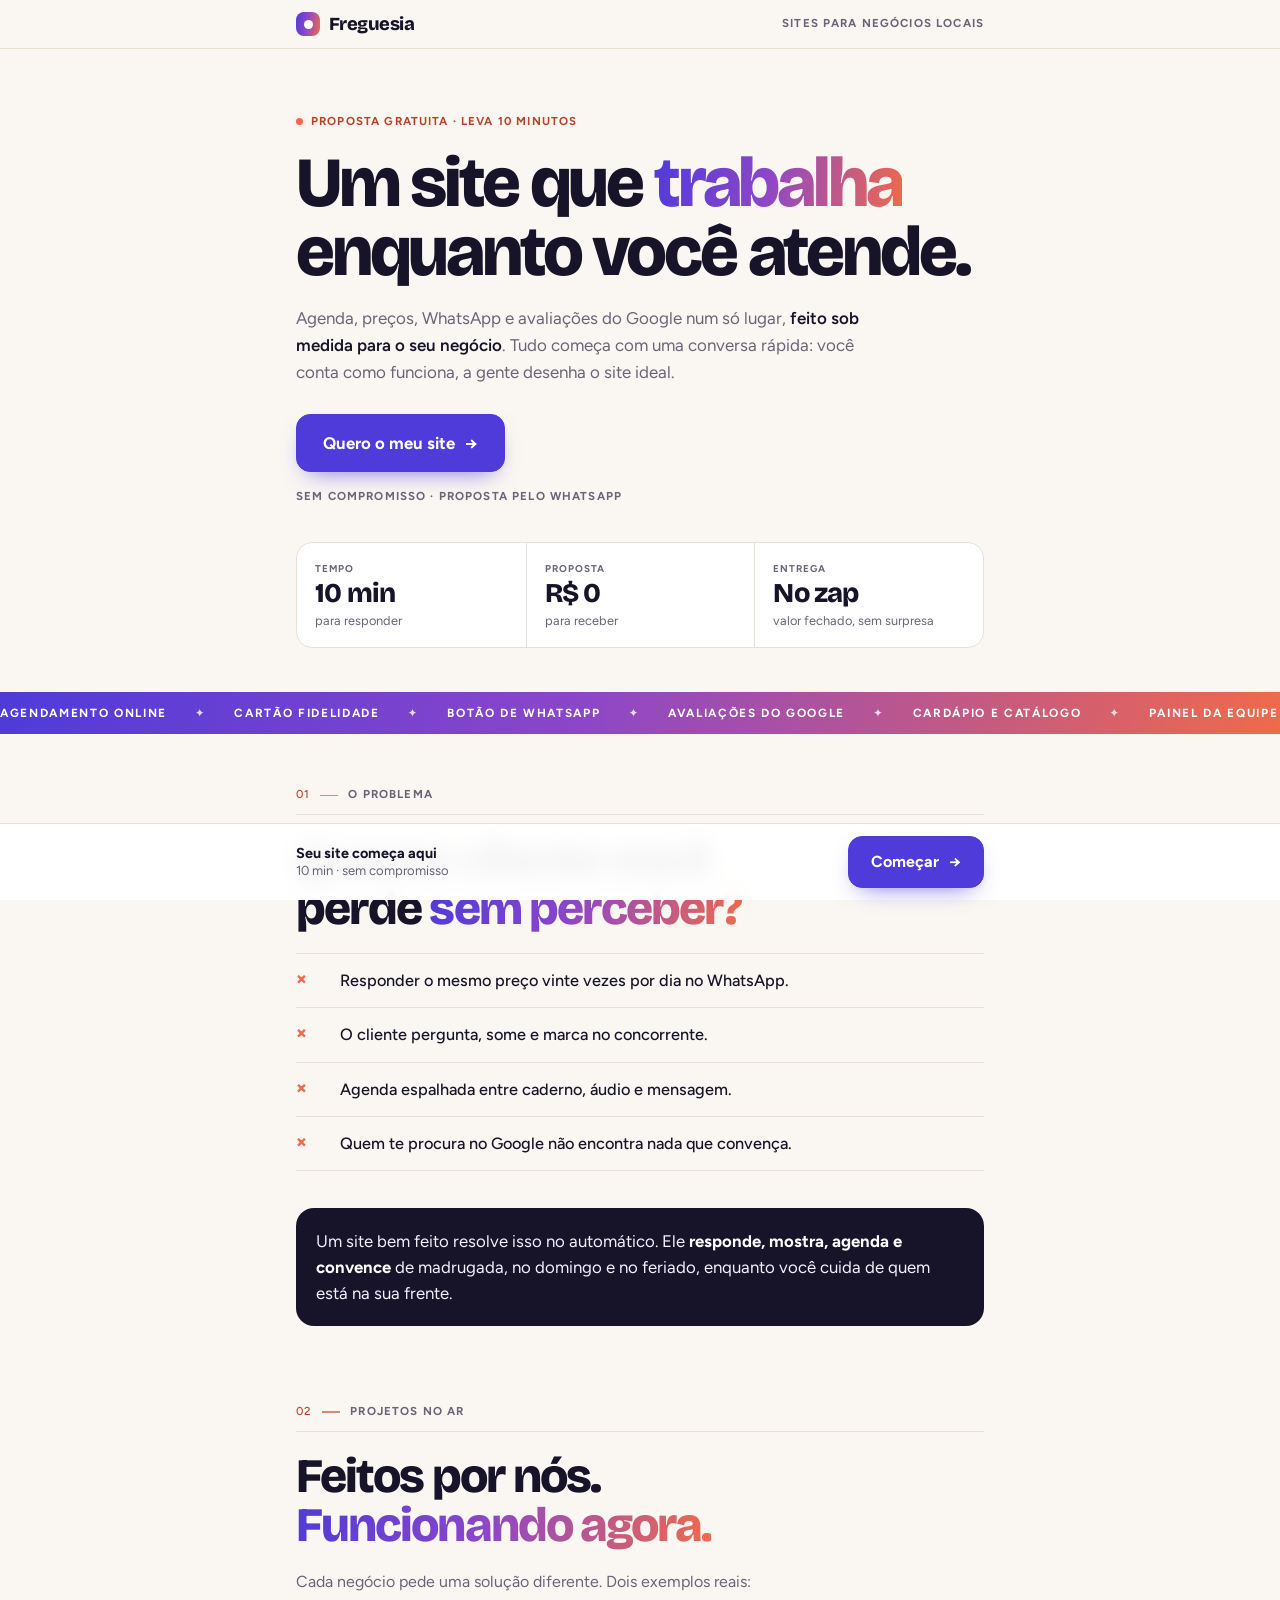
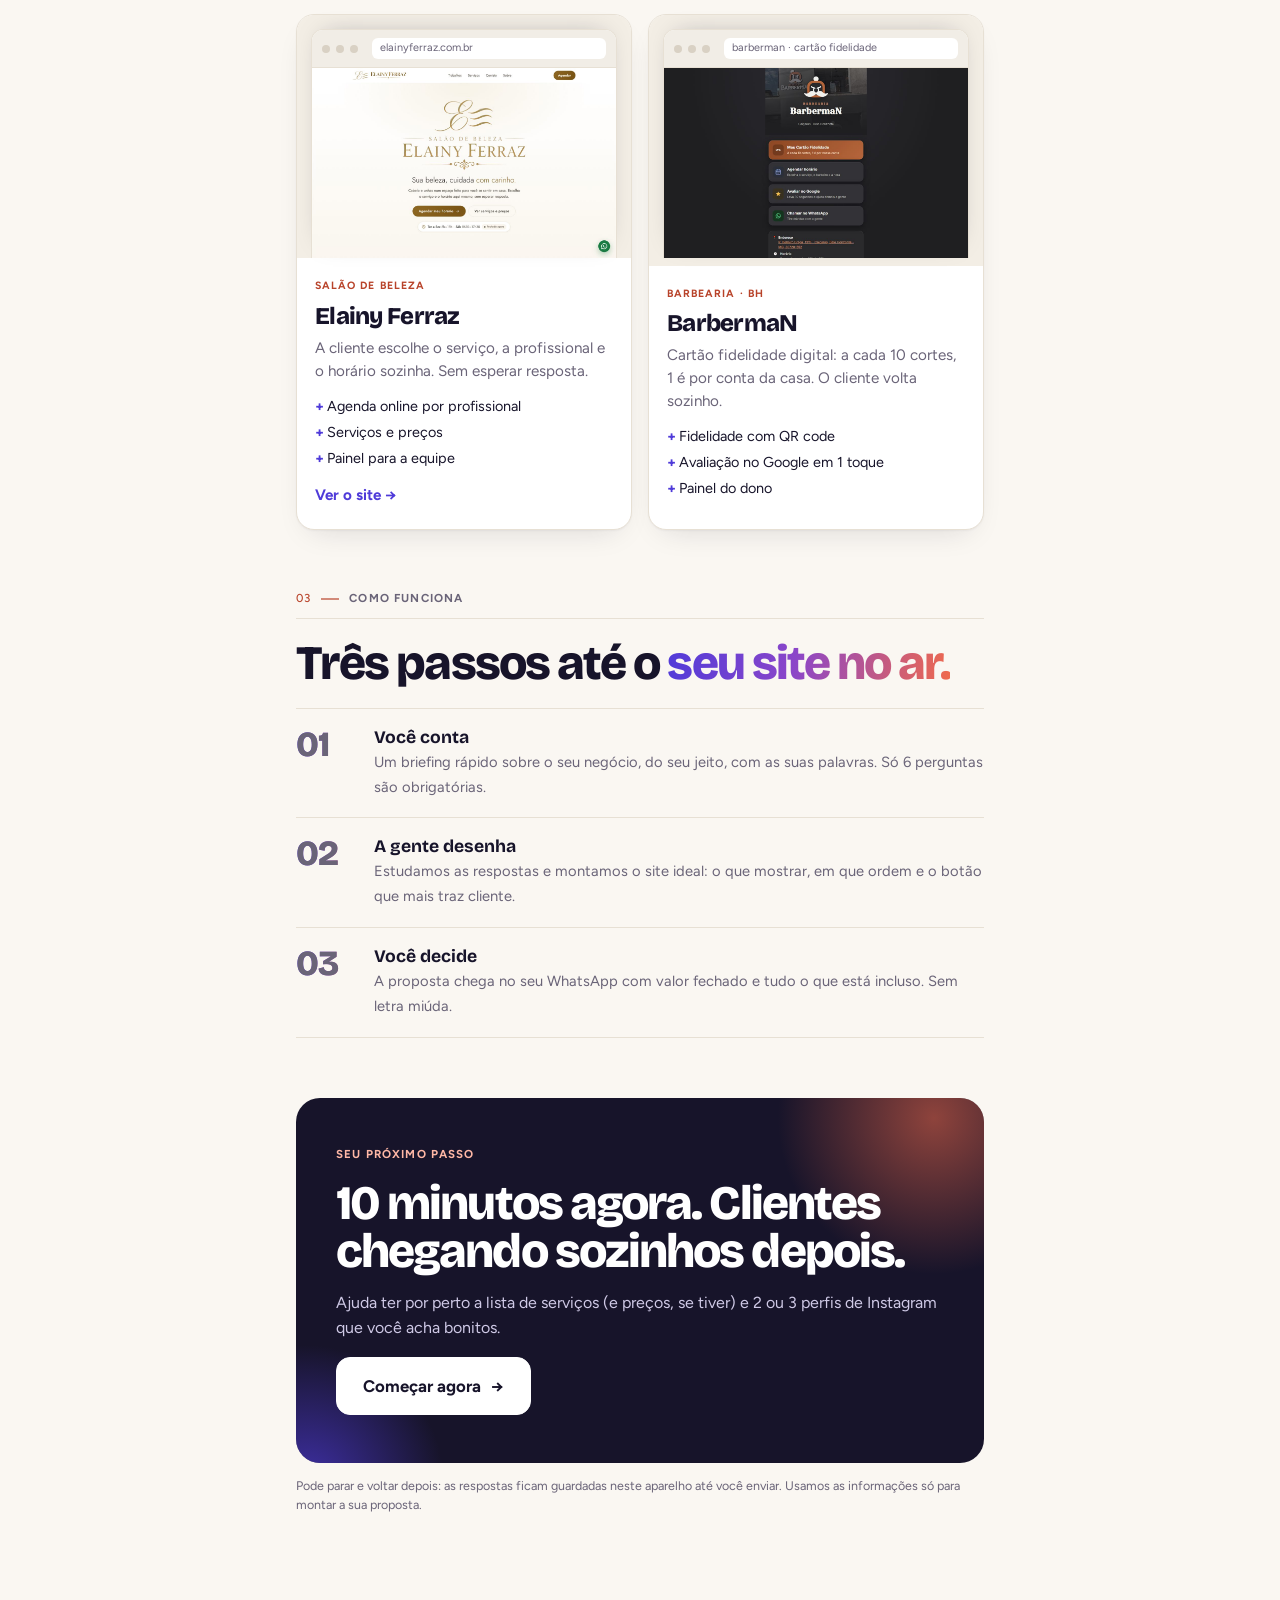
==== commit 88ffc589: "Remove link do site da BarbermaN (pausado), mantém só o print" ====
--- a/index.html
+++ b/index.html
@@ -20,7 +20,7 @@
 <link rel="preconnect" href="https://fonts.googleapis.com">
 <link rel="preconnect" href="https://fonts.gstatic.com" crossorigin>
 <link rel="stylesheet" href="https://fonts.googleapis.com/css2?family=Bricolage+Grotesque:opsz,wght@12..96,600;12..96,700;12..96,800&family=Figtree:wght@400;500;600;700&display=swap">
-<link rel="stylesheet" href="estilo.css">
+<link rel="stylesheet" href="estilo.css?v=5">
 <link rel="icon" href="data:image/svg+xml,%3Csvg xmlns='http://www.w3.org/2000/svg' viewBox='0 0 32 32'%3E%3Cdefs%3E%3ClinearGradient id='g' x1='0' y1='0' x2='1' y2='1'%3E%3Cstop offset='0' stop-color='%234f3bd9'/%3E%3Cstop offset='1' stop-color='%23f06a4b'/%3E%3C/linearGradient%3E%3C/defs%3E%3Crect width='32' height='32' rx='10' fill='url(%23g)'/%3E%3Ccircle cx='16' cy='16' r='6' fill='white'/%3E%3C/svg%3E">
 </head>
 <body>
@@ -77,7 +77,7 @@
         <p class="apoio">Cada negócio pede uma solução diferente. Dois exemplos reais:</p>
         <div class="projetos">
           <article class="projeto">
-            <div class="tela"><div class="janela"><div class="barra-nav" aria-hidden="true"><i></i><i></i><i></i><span>elainyferraz.com.br</span></div><img src="img/elainy-desktop.jpg" alt="Página inicial do site do Salão Elainy Ferraz" width="1200" height="750" loading="lazy"></div></div>
+            <div class="tela"><div class="janela"><div class="barra-nav" aria-hidden="true"><i></i><i></i><i></i><span>elainyferraz.com.br</span></div><img src="img/elainy-desktop.jpg?v=5" alt="Página inicial do site do Salão Elainy Ferraz" width="1200" height="750" loading="lazy"></div></div>
             <div class="info">
               <span class="mono">Salão de beleza</span>
               <h3>Elainy Ferraz</h3>
@@ -87,13 +87,12 @@
             </div>
           </article>
           <article class="projeto">
-            <div class="tela"><div class="janela"><div class="barra-nav" aria-hidden="true"><i></i><i></i><i></i><span>barbeariabarbermanbh.github.io</span></div><img src="img/barberman-desktop.jpg" alt="Página inicial do site da Barbearia BarbermaN" width="1200" height="750" loading="lazy"></div></div>
+            <div class="tela"><div class="janela"><div class="barra-nav" aria-hidden="true"><i></i><i></i><i></i><span>barberman · cartão fidelidade</span></div><img src="img/barberman-desktop.jpg?v=5" alt="Página inicial do site da Barbearia BarbermaN" width="1200" height="750" loading="lazy"></div></div>
             <div class="info">
               <span class="mono">Barbearia · BH</span>
               <h3>BarbermaN</h3>
               <p>Cartão fidelidade digital: a cada 10 cortes, 1 é por conta da casa. O cliente volta sozinho.</p>
               <ul><li>Fidelidade com QR code</li><li>Avaliação no Google em 1 toque</li><li>Painel do dono</li></ul>
-              <a href="https://barbeariabarbermanbh.github.io/" target="_blank" rel="noopener">Ver o site →</a>
             </div>
           </article>
         </div>
@@ -154,8 +153,8 @@
   </div>
 </div>
 
-<script src="perguntas.js"></script>
-<script src="config.js"></script>
+<script src="perguntas.js?v=5"></script>
+<script src="config.js?v=5"></script>
 <script>
 const LS = "briefing-cliente-rascunho";
 const $ = (s) => document.querySelector(s);
--- a/estilo.css
+++ b/estilo.css
@@ -99,6 +99,8 @@
 .janela .barra-nav { display: flex; align-items: center; gap: 6px; padding: 8px 10px; background: #f1ede6; border-bottom: 1px solid var(--line); }
 .janela .barra-nav i { width: 8px; height: 8px; border-radius: 50%; background: #d9d1c4; }
 .janela .barra-nav span { margin-left: 8px; flex: 1; background: #fff; border-radius: 6px; padding: 2px 8px; font-size: .68rem; color: var(--muted); white-space: nowrap; overflow: hidden; text-overflow: ellipsis; }
+/* versão antiga da página (cache): imagem solta dentro de .tela */
+.projeto .tela > img { width: 100%; height: auto; aspect-ratio: 16 / 10; object-fit: cover; object-position: top; border-radius: 12px 12px 0 0; }
 .janela img { width: 100%; height: auto; aspect-ratio: 16 / 10; object-fit: cover; object-position: top; }
 .projeto .info { padding: 20px 18px 22px; display: grid; gap: 8px; align-content: start; }
 .projeto .info .mono { color: var(--coral-ink); font-size: .66rem; }
